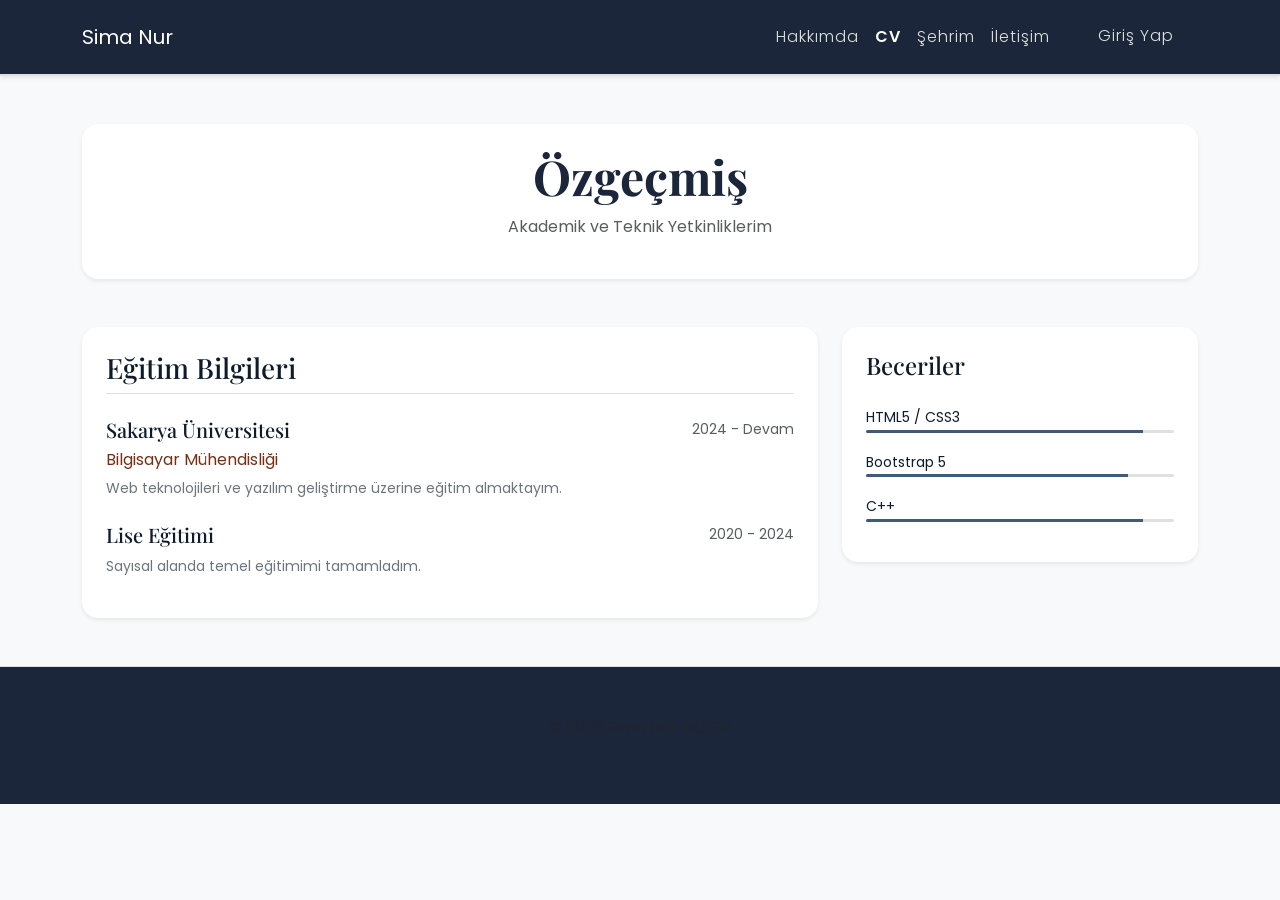
==== cv.html @ 25de3949 "CV sayfası ve CSS teması yüklendi" ====
﻿<!DOCTYPE html>
<html lang="tr">
<head>
    <meta charset="UTF-8">
    <meta name="viewport" content="width=device-width, initial-scale=1.0">
    <title>Özgeçmiş | Sima Nur GÜLER</title>
    <link href="https://fonts.googleapis.com/css2?family=Playfair+Display:wght@700&family=Poppins:wght@300;400;600&display=swap" rel="stylesheet">
    <link href="https://cdn.jsdelivr.net/npm/bootstrap@5.3.0/dist/css/bootstrap.min.css" rel="stylesheet">
    <link rel="stylesheet" href="style.css">
</head>
<body>

    <nav class="navbar navbar-expand-lg navbar-dark shadow-sm">
        <div class="container">
            <a class="navbar-brand" href="index.html">Sima Nur</a>
            <button class="navbar-toggler" type="button" data-bs-toggle="collapse" data-bs-target="#navbarNav">
                <span class="navbar-toggler-icon"></span>
            </button>
            <div class="collapse navbar-collapse" id="navbarNav">
                <ul class="navbar-nav ms-auto">
                    <li class="nav-item"><a class="nav-link" href="index.html">Hakkımda</a></li>
                    <li class="nav-item"><a class="nav-link active" href="cv.html">CV</a></li>
                    <li class="nav-item"><a class="nav-link" href="sehir.html">Şehrim</a></li>
                    <li class="nav-item"><a class="nav-link" href="iletisim.html">İletişim</a></li>
                    <li class="nav-item ms-lg-3"><a class="nav-link btn btn-outline-light px-4" href="login.html">Giriş Yap</a></li>
                </ul>
            </div>
        </div>
    </nav>

    <main class="container mt-5">
        <header class="text-center mb-5 py-4 bg-white rounded-4 shadow-sm">
            <h1 class="display-5 fw-bold">Özgeçmiş</h1>
            <p class="text-muted">Akademik ve Teknik Yetkinliklerim</p>
        </header>

        <div class="row g-4">
            <section class="col-md-8">
                <div class="p-4 bg-white rounded-4 shadow-sm h-100">
                    <h2 class="h3 mb-4 border-bottom pb-2">Eğitim Bilgileri</h2>
                    
                    <article class="mb-4">
                        <div class="d-flex justify-content-between">
                            <h3 class="h5">Sakarya Üniversitesi</h3>
                            <span class="text-muted small">2024 - Devam</span>
                        </div>
                        <h4 class="h6 fw-normal" style="color: #743014;">Bilgisayar Mühendisliği</h4>
                        <p class="small text-secondary">Web teknolojileri ve yazılım geliştirme üzerine eğitim almaktayım.</p>
                    </article>

                    <article>
                        <div class="d-flex justify-content-between">
                            <h3 class="h5">Lise Eğitimi</h3>
                            <span class="text-muted small">2020 - 2024</span>
                        </div>
                        <p class="small text-secondary">Sayısal alanda temel eğitimimi tamamladım.</p>
                    </article>
                </div>
            </section>

            <aside class="col-md-4">
                <div class="p-4 bg-white rounded-4 shadow-sm">
                    <h2 class="h4 mb-4">Beceriler</h2>
                    <div class="mb-3">
                        <label class="small">HTML5 / CSS3</label>
                        <div class="progress" style="height: 3px;"><div class="progress-bar" style="width: 90%; background-color: #595082;"></div></div>
                    </div>
                    <div class="mb-3">
                        <label class="small">Bootstrap 5</label>
                        <div class="progress" style="height: 3px;"><div class="progress-bar" style="width: 85%; background-color: #353856;"></div></div>
                    </div>
                    <div class="mb-3">
                        <label class="small">C++</label>
                        <div class="progress" style="height: 3px;"><div class="progress-bar" style="width: 90%; background-color: #B89DBB;"></div></div>
                    </div>
                </div>
            </aside>
        </div>
    </main>

    <footer class="text-center py-5 mt-5 border-top">
        <p class="text-muted">&copy; 2026 Sima Nur GÜLER</p>
    </footer>

    <script src="https://cdn.jsdelivr.net/npm/bootstrap@5.3.0/dist/js/bootstrap.bundle.min.js"></script>
</body>
</html>
---- style.css ----
/* Google Fonts: Zarif ve modern fontlar */
@import url('https://fonts.googleapis.com/css2?family=Poppins:wght@300;400;600&family=Playfair+Display:wght@700&display=swap');

:root {
    --gece-mavisi: #1B263B;  /* Ana derin lacivert */
    --vurgu-mavi: #415A77;   /* Ara ton */
    --gumus: #E0E1DD;        /* Metalik gümüş/gri */
    --arka-plan: #F8F9FA;    /* Buz beyazı zemin */
    --yazi-rengi: #0D1B2A;   /* Koyu metin */
}

body {
    background-color: var(--arka-plan);
    font-family: 'Poppins', sans-serif;
    color: var(--yazi-rengi);
    line-height: 1.6;
}

/* Başlıklar: Gümüş detaylı gece mavisi */
h1, h2, h3 {
    font-family: 'Playfair Display', serif;
    color: var(--gece-mavisi);
    font-weight: 700;
}

/* Navbar: Ciddi ve keskin duruş */
.navbar {
    background-color: var(--gece-mavisi) !important;
    padding: 1rem 0;
    box-shadow: 0 4px 15px rgba(13, 27, 42, 0.2);
    border-bottom: 2px solid var(--gumus);
}

.nav-link {
    color: var(--gumus) !important; /* Menü yazılarını gümüş yaptık */
    font-weight: 300;
    letter-spacing: 1px;
    transition: all 0.3s ease;
}

.nav-link:hover {
    color: #ffffff !important;
    transform: translateY(-2px);
}

.nav-link.active {
    font-weight: 600;
    color: #ffffff !important;
}

/* Kartlar: Modern ve Gümüş Kenarlıklı */
.card {
    border: 1px solid var(--gumus);
    border-radius: 15px;
    background-color: #ffffff;
    box-shadow: 0 8px 25px rgba(0,0,0,0.05);
    transition: all 0.4s cubic-bezier(0.175, 0.885, 0.32, 1.275);
}

.card:hover {
    transform: translateY(-8px);
    box-shadow: 0 15px 35px rgba(27, 38, 59, 0.1);
}

/* Progress Bar: Yetenek çubukları */
.progress {
    background-color: var(--gumus);
    border-radius: 10px;
    height: 8px;
}

.progress-bar {
    background-color: var(--vurgu-mavi) !important;
}

/* Butonlar: Profesyonel ve Estetik */
.btn-primary {
    background-color: var(--gece-mavisi);
    border: 1px solid var(--gumus);
    border-radius: 30px;
    color: var(--gumus);
    padding: 10px 28px;
    font-weight: 400;
    transition: all 0.3s ease;
}

.btn-primary:hover {
    background-color: var(--vurgu-mavi);
    color: #ffffff;
    box-shadow: 0 5px 15px rgba(65, 90, 119, 0.4);
    transform: scale(1.05);
}

/* Footer Alanı */
footer {
    background-color: var(--gece-mavisi);
    color: var(--gumus);
    padding: 3rem 0;
}
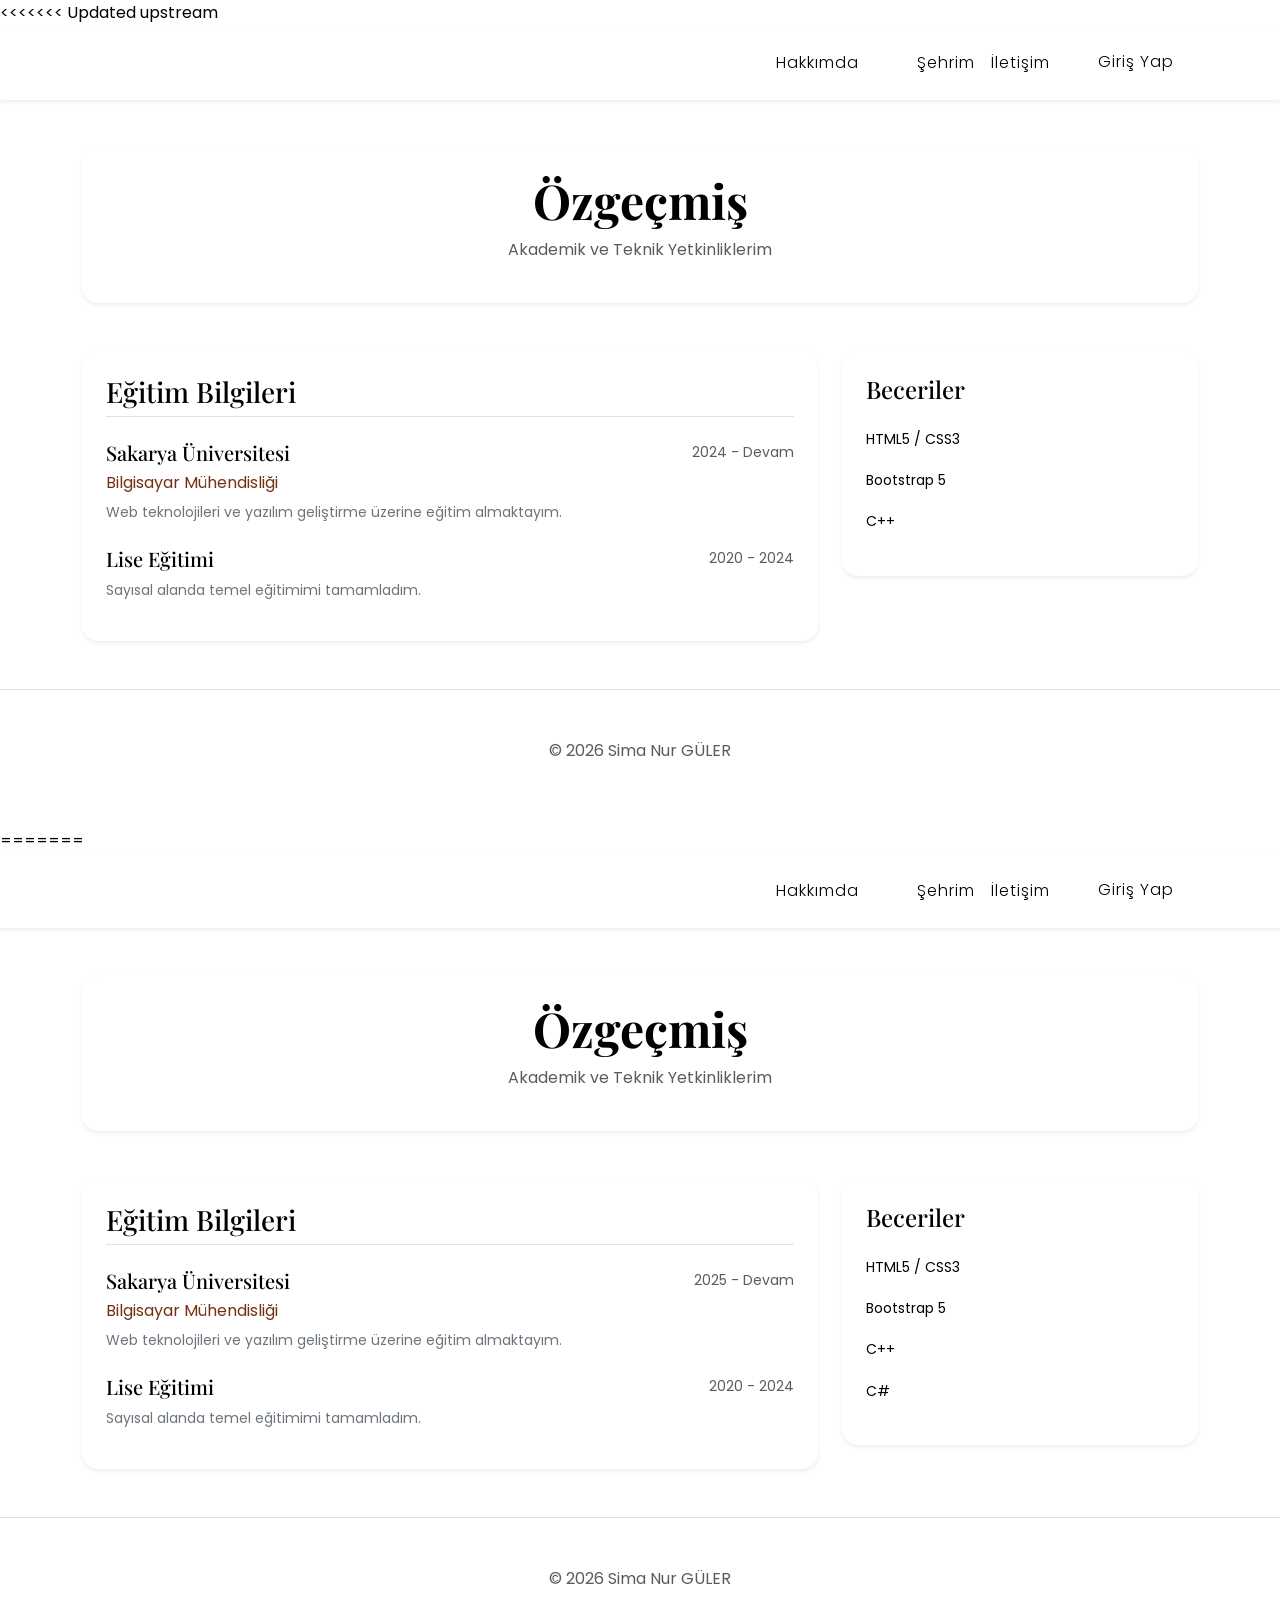
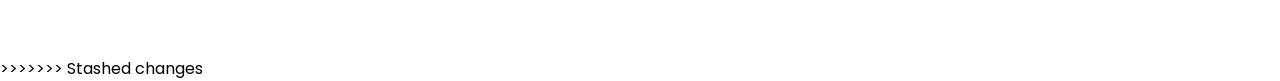
==== commit 6722cb9f: "4İletişim sayfası ve Beşiktaş efsaneler galerisi eklendi." ====
--- a/cv.html
+++ b/cv.html
@@ -1,3 +1,4 @@
+<<<<<<< Updated upstream
 ﻿<!DOCTYPE html>
 <html lang="tr">
 <head>
@@ -84,4 +85,96 @@
 
     <script src="https://cdn.jsdelivr.net/npm/bootstrap@5.3.0/dist/js/bootstrap.bundle.min.js"></script>
 </body>
+=======
+﻿<!DOCTYPE html>
+<html lang="tr">
+<head>
+    <meta charset="UTF-8">
+    <meta name="viewport" content="width=device-width, initial-scale=1.0">
+    <title>Özgeçmiş | Sima Nur GÜLER</title>
+    <link href="https://fonts.googleapis.com/css2?family=Playfair+Display:wght@700&family=Poppins:wght@300;400;600&display=swap" rel="stylesheet">
+    <link href="https://cdn.jsdelivr.net/npm/bootstrap@5.3.0/dist/css/bootstrap.min.css" rel="stylesheet">
+    <link rel="stylesheet" href="style.css">
+</head>
+<body>
+
+    <nav class="navbar navbar-expand-lg navbar-dark shadow-sm">
+        <div class="container">
+            <a class="navbar-brand" href="index.html">Sima Nur</a>
+            <button class="navbar-toggler" type="button" data-bs-toggle="collapse" data-bs-target="#navbarNav">
+                <span class="navbar-toggler-icon"></span>
+            </button>
+            <div class="collapse navbar-collapse" id="navbarNav">
+                <ul class="navbar-nav ms-auto">
+                    <li class="nav-item"><a class="nav-link" href="index.html">Hakkımda</a></li>
+                    <li class="nav-item"><a class="nav-link active" href="cv.html">CV</a></li>
+                    <li class="nav-item"><a class="nav-link" href="sehir.html">Şehrim</a></li>
+                    <li class="nav-item"><a class="nav-link" href="iletisim.html">İletişim</a></li>
+                    <li class="nav-item ms-lg-3"><a class="nav-link btn btn-outline-light px-4" href="login.html">Giriş Yap</a></li>
+                </ul>
+            </div>
+        </div>
+    </nav>
+
+    <main class="container mt-5">
+        <header class="text-center mb-5 py-4 bg-white rounded-4 shadow-sm">
+            <h1 class="display-5 fw-bold">Özgeçmiş</h1>
+            <p class="text-muted">Akademik ve Teknik Yetkinliklerim</p>
+        </header>
+
+        <div class="row g-4">
+            <section class="col-md-8">
+                <div class="p-4 bg-white rounded-4 shadow-sm h-100">
+                    <h2 class="h3 mb-4 border-bottom pb-2">Eğitim Bilgileri</h2>
+                    
+                    <article class="mb-4">
+                        <div class="d-flex justify-content-between">
+                            <h3 class="h5">Sakarya Üniversitesi</h3>
+                            <span class="text-muted small">2025 - Devam</span>
+                        </div>
+                        <h4 class="h6 fw-normal" style="color: #743014;">Bilgisayar Mühendisliği</h4>
+                        <p class="small text-secondary">Web teknolojileri ve yazılım geliştirme üzerine eğitim almaktayım.</p>
+                    </article>
+
+                    <article>
+                        <div class="d-flex justify-content-between">
+                            <h3 class="h5">Lise Eğitimi</h3>
+                            <span class="text-muted small">2020 - 2024</span>
+                        </div>
+                        <p class="small text-secondary">Sayısal alanda temel eğitimimi tamamladım.</p>
+                    </article>
+                </div>
+            </section>
+
+            <aside class="col-md-4">
+                <div class="p-4 bg-white rounded-4 shadow-sm">
+                    <h2 class="h4 mb-4">Beceriler</h2>
+                    <div class="mb-3">
+                        <label class="small">HTML5 / CSS3</label>
+                        <div class="progress" style="height: 3px;"><div class="progress-bar" style="width: 90%; background-color: #595082;"></div></div>
+                    </div>
+                    <div class="mb-3">
+                        <label class="small">Bootstrap 5</label>
+                        <div class="progress" style="height: 3px;"><div class="progress-bar" style="width: 85%; background-color: #353856;"></div></div>
+                    </div>
+                    <div class="mb-3">
+                        <label class="small">C++</label>
+                        <div class="progress" style="height: 3px;"><div class="progress-bar" style="width: 90%; background-color: #B89DBB;"></div></div>
+                    </div>
+                    <div class="mb-3">
+                        <label class="small">C#</label>
+                        <div class="progress" style="height: 3px;"><div class="progress-bar" style="width: 90%; background-color: #a69dbb;"></div></div>
+                    </div>
+                </div>
+            </aside>
+        </div>
+    </main>
+
+    <footer class="text-center py-5 mt-5 border-top">
+        <p class="text-muted">&copy; 2026 Sima Nur GÜLER</p>
+    </footer>
+
+    <script src="https://cdn.jsdelivr.net/npm/bootstrap@5.3.0/dist/js/bootstrap.bundle.min.js"></script>
+</body>
+>>>>>>> Stashed changes
 </html>
--- a/style.css
+++ b/style.css
@@ -1,3 +1,4 @@
+<<<<<<< Updated upstream
 /* Google Fonts: Zarif ve modern fontlar */
 @import url('https://fonts.googleapis.com/css2?family=Poppins:wght@300;400;600&family=Playfair+Display:wght@700&display=swap');
 
@@ -96,4 +97,126 @@
     background-color: var(--gece-mavisi);
     color: var(--gumus);
     padding: 3rem 0;
-}+}
+=======
+/* Google Fonts: Zarif ve modern fontlar */
+@import url('https://fonts.googleapis.com/css2?family=Poppins:wght@300;400;600&family=Playfair+Display:wght@700&display=swap');
+
+:root {
+    --gece-mavisi: #1B263B;  /* Ana derin lacivert */
+    --vurgu-mavi: #415A77;   /* Ara ton */
+    --gumus: #E0E1DD;        /* Metalik gümüş/gri */
+    --arka-plan: #F8F9FA;    /* Buz beyazı zemin */
+    --yazi-rengi: #0D1B2A;   /* Koyu metin */
+}
+
+body {
+    background-color: var(--arka-plan);
+    font-family: 'Poppins', sans-serif;
+    color: var(--yazi-rengi);
+    line-height: 1.6;
+}
+
+/* Başlıklar: Gümüş detaylı gece mavisi */
+h1, h2, h3 {
+    font-family: 'Playfair Display', serif;
+    color: var(--gece-mavisi);
+    font-weight: 700;
+}
+
+/* Navbar: Ciddi ve keskin duruş */
+.navbar {
+    background-color: var(--gece-mavisi) !important;
+    padding: 1rem 0;
+    box-shadow: 0 4px 15px rgba(13, 27, 42, 0.2);
+    border-bottom: 2px solid var(--gumus);
+}
+
+.nav-link {
+    color: var(--gumus) !important; /* Menü yazılarını gümüş yaptık */
+    font-weight: 300;
+    letter-spacing: 1px;
+    transition: all 0.3s ease;
+}
+
+.nav-link:hover {
+    color: #ffffff !important;
+    transform: translateY(-2px);
+}
+
+.nav-link.active {
+    font-weight: 600;
+    color: #ffffff !important;
+}
+
+/* Kartlar: Modern ve Gümüş Kenarlıklı */
+.card {
+    border: 1px solid var(--gumus);
+    border-radius: 15px;
+    background-color: #ffffff;
+    box-shadow: 0 8px 25px rgba(0,0,0,0.05);
+    transition: all 0.4s cubic-bezier(0.175, 0.885, 0.32, 1.275);
+}
+
+.card:hover {
+    transform: translateY(-8px);
+    box-shadow: 0 15px 35px rgba(27, 38, 59, 0.1);
+}
+
+/* Progress Bar: Yetenek çubukları */
+.progress {
+    background-color: var(--gumus);
+    border-radius: 10px;
+    height: 8px;
+}
+
+.progress-bar {
+    background-color: var(--vurgu-mavi) !important;
+}
+
+/* Butonlar: Profesyonel ve Estetik */
+.btn-primary {
+    background-color: var(--gece-mavisi);
+    border: 1px solid var(--gumus);
+    border-radius: 30px;
+    color: var(--gumus);
+    padding: 10px 28px;
+    font-weight: 400;
+    transition: all 0.3s ease;
+}
+
+.btn-primary:hover {
+    background-color: var(--vurgu-mavi);
+    color: #ffffff;
+    box-shadow: 0 5px 15px rgba(65, 90, 119, 0.4);
+    transform: scale(1.05);
+}
+
+/* Footer Alanı */
+footer {
+    background-color: var(--gece-mavisi);
+    color: var(--gumus);
+    padding: 3rem 0;
+}
+
+<!-- Beşiktaş İçin Gerekli Ek CSS >
+
+    .efsane-kart {
+        transition: transform 0.4s ease, box-shadow 0.4s ease;
+        border-radius: 15px;
+    }
+    .efsane-kart:hover {
+        transform: translateY(-10px);
+        box-shadow: 0 15px 30px rgba(0,0,0,0.3) !important;
+        border: 1px solid #E0E1DD; /* Gümüş çerçeve parlaması */
+    }
+    .efsane-kart img {
+        height: 300px;
+        object-fit: cover;
+        filter: grayscale(100%); /* Başta siyah beyaz */
+        transition: filter 0.4s ease;
+    }
+    .efsane-kart:hover img {
+        filter: grayscale(0%); /* Üzerine gelince renklenir (veya tam tersi) */
+    }
+>>>>>>> Stashed changes
--- a/style.css
+++ b/style.css
@@ -1,3 +1,4 @@
+<<<<<<< Updated upstream
 /* Google Fonts: Zarif ve modern fontlar */
 @import url('https://fonts.googleapis.com/css2?family=Poppins:wght@300;400;600&family=Playfair+Display:wght@700&display=swap');
 
@@ -96,4 +97,126 @@
     background-color: var(--gece-mavisi);
     color: var(--gumus);
     padding: 3rem 0;
-}+}
+=======
+/* Google Fonts: Zarif ve modern fontlar */
+@import url('https://fonts.googleapis.com/css2?family=Poppins:wght@300;400;600&family=Playfair+Display:wght@700&display=swap');
+
+:root {
+    --gece-mavisi: #1B263B;  /* Ana derin lacivert */
+    --vurgu-mavi: #415A77;   /* Ara ton */
+    --gumus: #E0E1DD;        /* Metalik gümüş/gri */
+    --arka-plan: #F8F9FA;    /* Buz beyazı zemin */
+    --yazi-rengi: #0D1B2A;   /* Koyu metin */
+}
+
+body {
+    background-color: var(--arka-plan);
+    font-family: 'Poppins', sans-serif;
+    color: var(--yazi-rengi);
+    line-height: 1.6;
+}
+
+/* Başlıklar: Gümüş detaylı gece mavisi */
+h1, h2, h3 {
+    font-family: 'Playfair Display', serif;
+    color: var(--gece-mavisi);
+    font-weight: 700;
+}
+
+/* Navbar: Ciddi ve keskin duruş */
+.navbar {
+    background-color: var(--gece-mavisi) !important;
+    padding: 1rem 0;
+    box-shadow: 0 4px 15px rgba(13, 27, 42, 0.2);
+    border-bottom: 2px solid var(--gumus);
+}
+
+.nav-link {
+    color: var(--gumus) !important; /* Menü yazılarını gümüş yaptık */
+    font-weight: 300;
+    letter-spacing: 1px;
+    transition: all 0.3s ease;
+}
+
+.nav-link:hover {
+    color: #ffffff !important;
+    transform: translateY(-2px);
+}
+
+.nav-link.active {
+    font-weight: 600;
+    color: #ffffff !important;
+}
+
+/* Kartlar: Modern ve Gümüş Kenarlıklı */
+.card {
+    border: 1px solid var(--gumus);
+    border-radius: 15px;
+    background-color: #ffffff;
+    box-shadow: 0 8px 25px rgba(0,0,0,0.05);
+    transition: all 0.4s cubic-bezier(0.175, 0.885, 0.32, 1.275);
+}
+
+.card:hover {
+    transform: translateY(-8px);
+    box-shadow: 0 15px 35px rgba(27, 38, 59, 0.1);
+}
+
+/* Progress Bar: Yetenek çubukları */
+.progress {
+    background-color: var(--gumus);
+    border-radius: 10px;
+    height: 8px;
+}
+
+.progress-bar {
+    background-color: var(--vurgu-mavi) !important;
+}
+
+/* Butonlar: Profesyonel ve Estetik */
+.btn-primary {
+    background-color: var(--gece-mavisi);
+    border: 1px solid var(--gumus);
+    border-radius: 30px;
+    color: var(--gumus);
+    padding: 10px 28px;
+    font-weight: 400;
+    transition: all 0.3s ease;
+}
+
+.btn-primary:hover {
+    background-color: var(--vurgu-mavi);
+    color: #ffffff;
+    box-shadow: 0 5px 15px rgba(65, 90, 119, 0.4);
+    transform: scale(1.05);
+}
+
+/* Footer Alanı */
+footer {
+    background-color: var(--gece-mavisi);
+    color: var(--gumus);
+    padding: 3rem 0;
+}
+
+<!-- Beşiktaş İçin Gerekli Ek CSS >
+
+    .efsane-kart {
+        transition: transform 0.4s ease, box-shadow 0.4s ease;
+        border-radius: 15px;
+    }
+    .efsane-kart:hover {
+        transform: translateY(-10px);
+        box-shadow: 0 15px 30px rgba(0,0,0,0.3) !important;
+        border: 1px solid #E0E1DD; /* Gümüş çerçeve parlaması */
+    }
+    .efsane-kart img {
+        height: 300px;
+        object-fit: cover;
+        filter: grayscale(100%); /* Başta siyah beyaz */
+        transition: filter 0.4s ease;
+    }
+    .efsane-kart:hover img {
+        filter: grayscale(0%); /* Üzerine gelince renklenir (veya tam tersi) */
+    }
+>>>>>>> Stashed changes
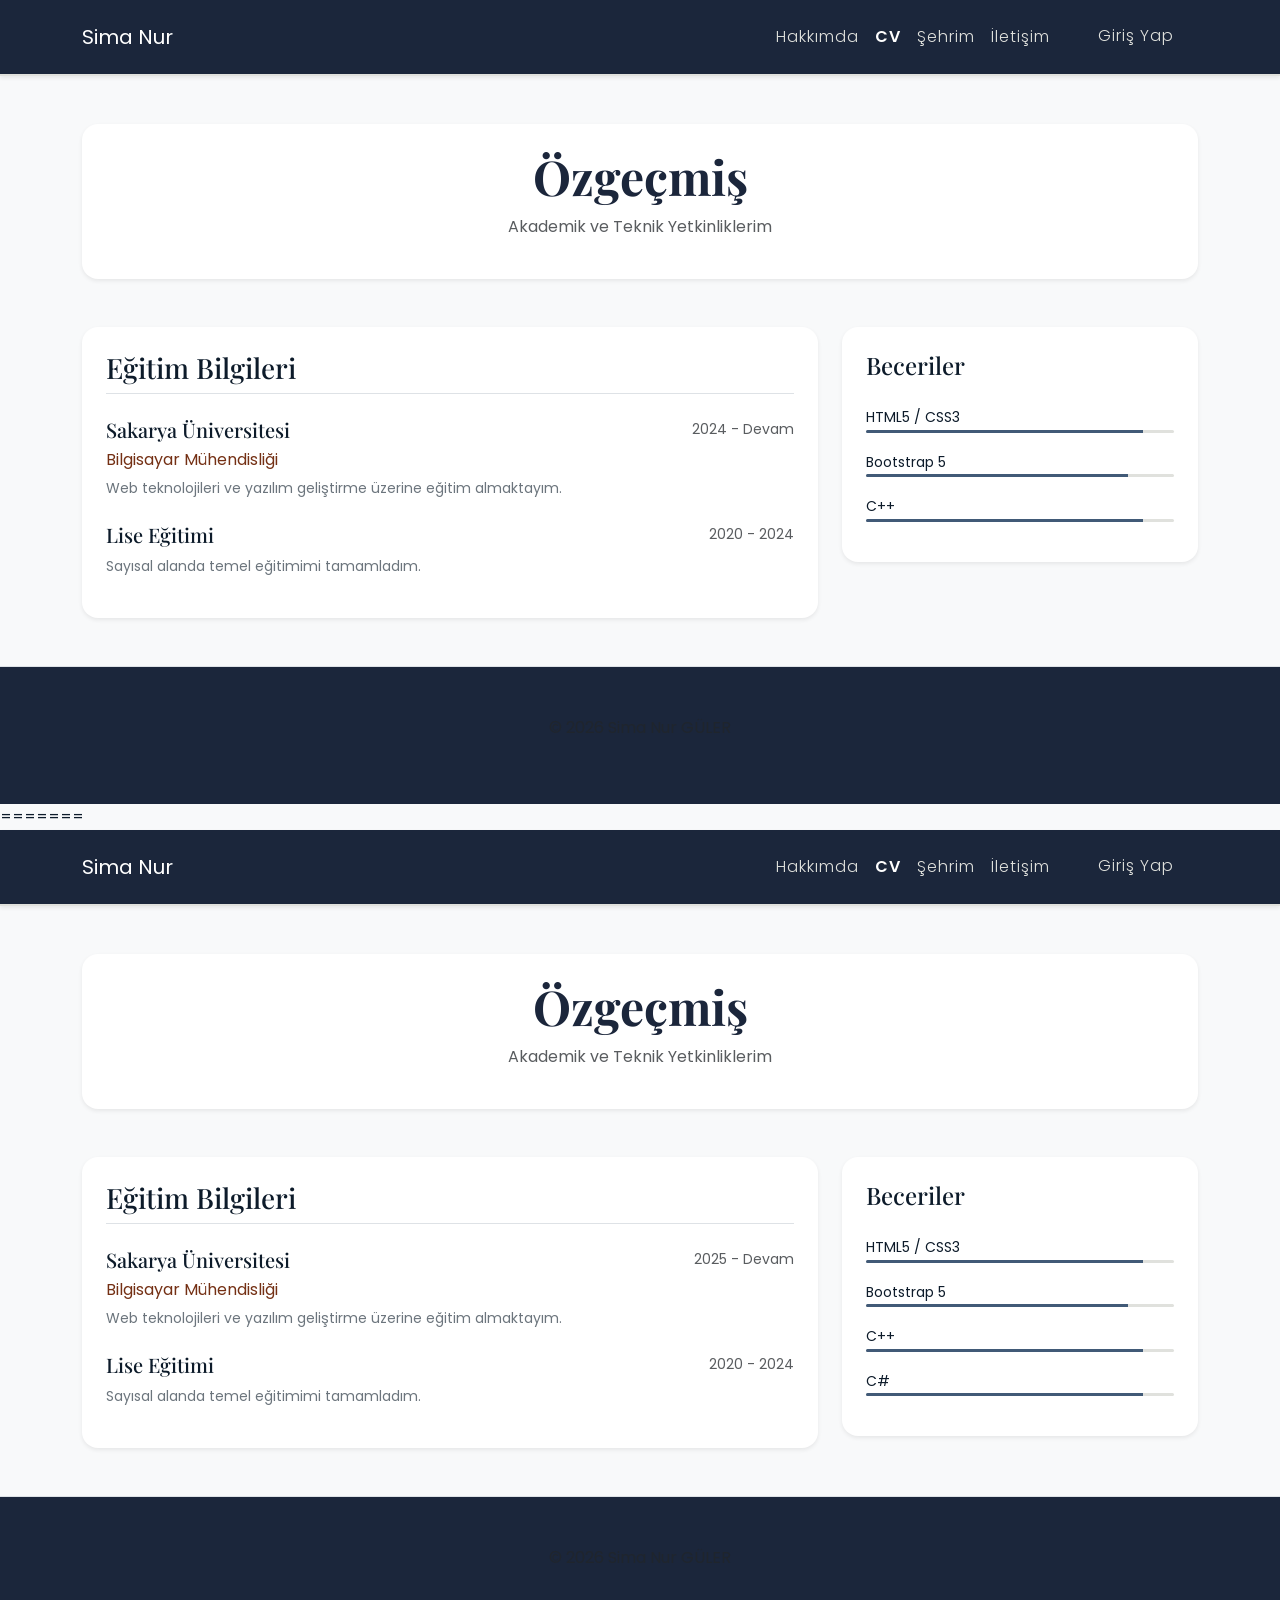
==== commit 715388f4: "login sayfası iskeleti ve bazı düzenlemeler yapıldı" ====
--- a/cv.html
+++ b/cv.html
@@ -1,90 +1,90 @@
-<<<<<<< Updated upstream
-﻿<!DOCTYPE html>
-<html lang="tr">
-<head>
-    <meta charset="UTF-8">
-    <meta name="viewport" content="width=device-width, initial-scale=1.0">
-    <title>Özgeçmiş | Sima Nur GÜLER</title>
-    <link href="https://fonts.googleapis.com/css2?family=Playfair+Display:wght@700&family=Poppins:wght@300;400;600&display=swap" rel="stylesheet">
-    <link href="https://cdn.jsdelivr.net/npm/bootstrap@5.3.0/dist/css/bootstrap.min.css" rel="stylesheet">
-    <link rel="stylesheet" href="style.css">
-</head>
-<body>
-
-    <nav class="navbar navbar-expand-lg navbar-dark shadow-sm">
-        <div class="container">
-            <a class="navbar-brand" href="index.html">Sima Nur</a>
-            <button class="navbar-toggler" type="button" data-bs-toggle="collapse" data-bs-target="#navbarNav">
-                <span class="navbar-toggler-icon"></span>
-            </button>
-            <div class="collapse navbar-collapse" id="navbarNav">
-                <ul class="navbar-nav ms-auto">
-                    <li class="nav-item"><a class="nav-link" href="index.html">Hakkımda</a></li>
-                    <li class="nav-item"><a class="nav-link active" href="cv.html">CV</a></li>
-                    <li class="nav-item"><a class="nav-link" href="sehir.html">Şehrim</a></li>
-                    <li class="nav-item"><a class="nav-link" href="iletisim.html">İletişim</a></li>
-                    <li class="nav-item ms-lg-3"><a class="nav-link btn btn-outline-light px-4" href="login.html">Giriş Yap</a></li>
-                </ul>
-            </div>
-        </div>
-    </nav>
-
-    <main class="container mt-5">
-        <header class="text-center mb-5 py-4 bg-white rounded-4 shadow-sm">
-            <h1 class="display-5 fw-bold">Özgeçmiş</h1>
-            <p class="text-muted">Akademik ve Teknik Yetkinliklerim</p>
-        </header>
-
-        <div class="row g-4">
-            <section class="col-md-8">
-                <div class="p-4 bg-white rounded-4 shadow-sm h-100">
-                    <h2 class="h3 mb-4 border-bottom pb-2">Eğitim Bilgileri</h2>
-                    
-                    <article class="mb-4">
-                        <div class="d-flex justify-content-between">
-                            <h3 class="h5">Sakarya Üniversitesi</h3>
-                            <span class="text-muted small">2024 - Devam</span>
-                        </div>
-                        <h4 class="h6 fw-normal" style="color: #743014;">Bilgisayar Mühendisliği</h4>
-                        <p class="small text-secondary">Web teknolojileri ve yazılım geliştirme üzerine eğitim almaktayım.</p>
-                    </article>
-
-                    <article>
-                        <div class="d-flex justify-content-between">
-                            <h3 class="h5">Lise Eğitimi</h3>
-                            <span class="text-muted small">2020 - 2024</span>
-                        </div>
-                        <p class="small text-secondary">Sayısal alanda temel eğitimimi tamamladım.</p>
-                    </article>
-                </div>
-            </section>
-
-            <aside class="col-md-4">
-                <div class="p-4 bg-white rounded-4 shadow-sm">
-                    <h2 class="h4 mb-4">Beceriler</h2>
-                    <div class="mb-3">
-                        <label class="small">HTML5 / CSS3</label>
-                        <div class="progress" style="height: 3px;"><div class="progress-bar" style="width: 90%; background-color: #595082;"></div></div>
-                    </div>
-                    <div class="mb-3">
-                        <label class="small">Bootstrap 5</label>
-                        <div class="progress" style="height: 3px;"><div class="progress-bar" style="width: 85%; background-color: #353856;"></div></div>
-                    </div>
-                    <div class="mb-3">
-                        <label class="small">C++</label>
-                        <div class="progress" style="height: 3px;"><div class="progress-bar" style="width: 90%; background-color: #B89DBB;"></div></div>
-                    </div>
-                </div>
-            </aside>
-        </div>
-    </main>
-
-    <footer class="text-center py-5 mt-5 border-top">
-        <p class="text-muted">&copy; 2026 Sima Nur GÜLER</p>
-    </footer>
-
-    <script src="https://cdn.jsdelivr.net/npm/bootstrap@5.3.0/dist/js/bootstrap.bundle.min.js"></script>
-</body>
+﻿
+<!DOCTYPE html>
+<html lang="tr">
+<head>
+    <meta charset="UTF-8">
+    <meta name="viewport" content="width=device-width, initial-scale=1.0">
+    <title>Özgeçmiş | Sima Nur GÜLER</title>
+    <link href="https://fonts.googleapis.com/css2?family=Playfair+Display:wght@700&family=Poppins:wght@300;400;600&display=swap" rel="stylesheet">
+    <link href="https://cdn.jsdelivr.net/npm/bootstrap@5.3.0/dist/css/bootstrap.min.css" rel="stylesheet">
+    <link rel="stylesheet" href="style.css">
+</head>
+<body>
+
+    <nav class="navbar navbar-expand-lg navbar-dark shadow-sm">
+        <div class="container">
+            <a class="navbar-brand" href="index.html">Sima Nur</a>
+            <button class="navbar-toggler" type="button" data-bs-toggle="collapse" data-bs-target="#navbarNav">
+                <span class="navbar-toggler-icon"></span>
+            </button>
+            <div class="collapse navbar-collapse" id="navbarNav">
+                <ul class="navbar-nav ms-auto">
+                    <li class="nav-item"><a class="nav-link" href="index.html">Hakkımda</a></li>
+                    <li class="nav-item"><a class="nav-link active" href="cv.html">CV</a></li>
+                    <li class="nav-item"><a class="nav-link" href="sehir.html">Şehrim</a></li>
+                    <li class="nav-item"><a class="nav-link" href="iletisim.html">İletişim</a></li>
+                    <li class="nav-item ms-lg-3"><a class="nav-link btn btn-outline-light px-4" href="login.html">Giriş Yap</a></li>
+                </ul>
+            </div>
+        </div>
+    </nav>
+
+    <main class="container mt-5">
+        <header class="text-center mb-5 py-4 bg-white rounded-4 shadow-sm">
+            <h1 class="display-5 fw-bold">Özgeçmiş</h1>
+            <p class="text-muted">Akademik ve Teknik Yetkinliklerim</p>
+        </header>
+
+        <div class="row g-4">
+            <section class="col-md-8">
+                <div class="p-4 bg-white rounded-4 shadow-sm h-100">
+                    <h2 class="h3 mb-4 border-bottom pb-2">Eğitim Bilgileri</h2>
+                    
+                    <article class="mb-4">
+                        <div class="d-flex justify-content-between">
+                            <h3 class="h5">Sakarya Üniversitesi</h3>
+                            <span class="text-muted small">2024 - Devam</span>
+                        </div>
+                        <h4 class="h6 fw-normal" style="color: #743014;">Bilgisayar Mühendisliği</h4>
+                        <p class="small text-secondary">Web teknolojileri ve yazılım geliştirme üzerine eğitim almaktayım.</p>
+                    </article>
+
+                    <article>
+                        <div class="d-flex justify-content-between">
+                            <h3 class="h5">Lise Eğitimi</h3>
+                            <span class="text-muted small">2020 - 2024</span>
+                        </div>
+                        <p class="small text-secondary">Sayısal alanda temel eğitimimi tamamladım.</p>
+                    </article>
+                </div>
+            </section>
+
+            <aside class="col-md-4">
+                <div class="p-4 bg-white rounded-4 shadow-sm">
+                    <h2 class="h4 mb-4">Beceriler</h2>
+                    <div class="mb-3">
+                        <label class="small">HTML5 / CSS3</label>
+                        <div class="progress" style="height: 3px;"><div class="progress-bar" style="width: 90%; background-color: #595082;"></div></div>
+                    </div>
+                    <div class="mb-3">
+                        <label class="small">Bootstrap 5</label>
+                        <div class="progress" style="height: 3px;"><div class="progress-bar" style="width: 85%; background-color: #353856;"></div></div>
+                    </div>
+                    <div class="mb-3">
+                        <label class="small">C++</label>
+                        <div class="progress" style="height: 3px;"><div class="progress-bar" style="width: 90%; background-color: #B89DBB;"></div></div>
+                    </div>
+                </div>
+            </aside>
+        </div>
+    </main>
+
+    <footer class="text-center py-5 mt-5 border-top">
+        <p class="text-muted">&copy; 2026 Sima Nur GÜLER</p>
+    </footer>
+
+    <script src="https://cdn.jsdelivr.net/npm/bootstrap@5.3.0/dist/js/bootstrap.bundle.min.js"></script>
+</body>
 =======
 ﻿<!DOCTYPE html>
 <html lang="tr">
@@ -176,5 +176,4 @@
 
     <script src="https://cdn.jsdelivr.net/npm/bootstrap@5.3.0/dist/js/bootstrap.bundle.min.js"></script>
 </body>
->>>>>>> Stashed changes
 </html>
--- a/style.css
+++ b/style.css
@@ -1,104 +1,4 @@
-<<<<<<< Updated upstream
-/* Google Fonts: Zarif ve modern fontlar */
-@import url('https://fonts.googleapis.com/css2?family=Poppins:wght@300;400;600&family=Playfair+Display:wght@700&display=swap');
-
-:root {
-    --gece-mavisi: #1B263B;  /* Ana derin lacivert */
-    --vurgu-mavi: #415A77;   /* Ara ton */
-    --gumus: #E0E1DD;        /* Metalik gümüş/gri */
-    --arka-plan: #F8F9FA;    /* Buz beyazı zemin */
-    --yazi-rengi: #0D1B2A;   /* Koyu metin */
-}
-
-body {
-    background-color: var(--arka-plan);
-    font-family: 'Poppins', sans-serif;
-    color: var(--yazi-rengi);
-    line-height: 1.6;
-}
-
-/* Başlıklar: Gümüş detaylı gece mavisi */
-h1, h2, h3 {
-    font-family: 'Playfair Display', serif;
-    color: var(--gece-mavisi);
-    font-weight: 700;
-}
-
-/* Navbar: Ciddi ve keskin duruş */
-.navbar {
-    background-color: var(--gece-mavisi) !important;
-    padding: 1rem 0;
-    box-shadow: 0 4px 15px rgba(13, 27, 42, 0.2);
-    border-bottom: 2px solid var(--gumus);
-}
-
-.nav-link {
-    color: var(--gumus) !important; /* Menü yazılarını gümüş yaptık */
-    font-weight: 300;
-    letter-spacing: 1px;
-    transition: all 0.3s ease;
-}
-
-.nav-link:hover {
-    color: #ffffff !important;
-    transform: translateY(-2px);
-}
-
-.nav-link.active {
-    font-weight: 600;
-    color: #ffffff !important;
-}
-
-/* Kartlar: Modern ve Gümüş Kenarlıklı */
-.card {
-    border: 1px solid var(--gumus);
-    border-radius: 15px;
-    background-color: #ffffff;
-    box-shadow: 0 8px 25px rgba(0,0,0,0.05);
-    transition: all 0.4s cubic-bezier(0.175, 0.885, 0.32, 1.275);
-}
-
-.card:hover {
-    transform: translateY(-8px);
-    box-shadow: 0 15px 35px rgba(27, 38, 59, 0.1);
-}
-
-/* Progress Bar: Yetenek çubukları */
-.progress {
-    background-color: var(--gumus);
-    border-radius: 10px;
-    height: 8px;
-}
-
-.progress-bar {
-    background-color: var(--vurgu-mavi) !important;
-}
-
-/* Butonlar: Profesyonel ve Estetik */
-.btn-primary {
-    background-color: var(--gece-mavisi);
-    border: 1px solid var(--gumus);
-    border-radius: 30px;
-    color: var(--gumus);
-    padding: 10px 28px;
-    font-weight: 400;
-    transition: all 0.3s ease;
-}
-
-.btn-primary:hover {
-    background-color: var(--vurgu-mavi);
-    color: #ffffff;
-    box-shadow: 0 5px 15px rgba(65, 90, 119, 0.4);
-    transform: scale(1.05);
-}
-
-/* Footer Alanı */
-footer {
-    background-color: var(--gece-mavisi);
-    color: var(--gumus);
-    padding: 3rem 0;
-}
-=======
+
 /* Google Fonts: Zarif ve modern fontlar */
 @import url('https://fonts.googleapis.com/css2?family=Poppins:wght@300;400;600&family=Playfair+Display:wght@700&display=swap');
 
@@ -199,6 +99,106 @@
     padding: 3rem 0;
 }
 
+/* Google Fonts: Zarif ve modern fontlar */
+@import url('https://fonts.googleapis.com/css2?family=Poppins:wght@300;400;600&family=Playfair+Display:wght@700&display=swap');
+
+:root {
+    --gece-mavisi: #1B263B;  /* Ana derin lacivert */
+    --vurgu-mavi: #415A77;   /* Ara ton */
+    --gumus: #E0E1DD;        /* Metalik gümüş/gri */
+    --arka-plan: #F8F9FA;    /* Buz beyazı zemin */
+    --yazi-rengi: #0D1B2A;   /* Koyu metin */
+}
+
+body {
+    background-color: var(--arka-plan);
+    font-family: 'Poppins', sans-serif;
+    color: var(--yazi-rengi);
+    line-height: 1.6;
+}
+
+/* Başlıklar: Gümüş detaylı gece mavisi */
+h1, h2, h3 {
+    font-family: 'Playfair Display', serif;
+    color: var(--gece-mavisi);
+    font-weight: 700;
+}
+
+/* Navbar: Ciddi ve keskin duruş */
+.navbar {
+    background-color: var(--gece-mavisi) !important;
+    padding: 1rem 0;
+    box-shadow: 0 4px 15px rgba(13, 27, 42, 0.2);
+    border-bottom: 2px solid var(--gumus);
+}
+
+.nav-link {
+    color: var(--gumus) !important; /* Menü yazılarını gümüş yaptık */
+    font-weight: 300;
+    letter-spacing: 1px;
+    transition: all 0.3s ease;
+}
+
+.nav-link:hover {
+    color: #ffffff !important;
+    transform: translateY(-2px);
+}
+
+.nav-link.active {
+    font-weight: 600;
+    color: #ffffff !important;
+}
+
+/* Kartlar: Modern ve Gümüş Kenarlıklı */
+.card {
+    border: 1px solid var(--gumus);
+    border-radius: 15px;
+    background-color: #ffffff;
+    box-shadow: 0 8px 25px rgba(0,0,0,0.05);
+    transition: all 0.4s cubic-bezier(0.175, 0.885, 0.32, 1.275);
+}
+
+.card:hover {
+    transform: translateY(-8px);
+    box-shadow: 0 15px 35px rgba(27, 38, 59, 0.1);
+}
+
+/* Progress Bar: Yetenek çubukları */
+.progress {
+    background-color: var(--gumus);
+    border-radius: 10px;
+    height: 8px;
+}
+
+.progress-bar {
+    background-color: var(--vurgu-mavi) !important;
+}
+
+/* Butonlar: Profesyonel ve Estetik */
+.btn-primary {
+    background-color: var(--gece-mavisi);
+    border: 1px solid var(--gumus);
+    border-radius: 30px;
+    color: var(--gumus);
+    padding: 10px 28px;
+    font-weight: 400;
+    transition: all 0.3s ease;
+}
+
+.btn-primary:hover {
+    background-color: var(--vurgu-mavi);
+    color: #ffffff;
+    box-shadow: 0 5px 15px rgba(65, 90, 119, 0.4);
+    transform: scale(1.05);
+}
+
+/* Footer Alanı */
+footer {
+    background-color: var(--gece-mavisi);
+    color: var(--gumus);
+    padding: 3rem 0;
+}
+
 <!-- Beşiktaş İçin Gerekli Ek CSS >
 
     .efsane-kart {
@@ -219,4 +219,3 @@
     .efsane-kart:hover img {
         filter: grayscale(0%); /* Üzerine gelince renklenir (veya tam tersi) */
     }
->>>>>>> Stashed changes
--- a/style.css
+++ b/style.css
@@ -1,104 +1,4 @@
-<<<<<<< Updated upstream
-/* Google Fonts: Zarif ve modern fontlar */
-@import url('https://fonts.googleapis.com/css2?family=Poppins:wght@300;400;600&family=Playfair+Display:wght@700&display=swap');
-
-:root {
-    --gece-mavisi: #1B263B;  /* Ana derin lacivert */
-    --vurgu-mavi: #415A77;   /* Ara ton */
-    --gumus: #E0E1DD;        /* Metalik gümüş/gri */
-    --arka-plan: #F8F9FA;    /* Buz beyazı zemin */
-    --yazi-rengi: #0D1B2A;   /* Koyu metin */
-}
-
-body {
-    background-color: var(--arka-plan);
-    font-family: 'Poppins', sans-serif;
-    color: var(--yazi-rengi);
-    line-height: 1.6;
-}
-
-/* Başlıklar: Gümüş detaylı gece mavisi */
-h1, h2, h3 {
-    font-family: 'Playfair Display', serif;
-    color: var(--gece-mavisi);
-    font-weight: 700;
-}
-
-/* Navbar: Ciddi ve keskin duruş */
-.navbar {
-    background-color: var(--gece-mavisi) !important;
-    padding: 1rem 0;
-    box-shadow: 0 4px 15px rgba(13, 27, 42, 0.2);
-    border-bottom: 2px solid var(--gumus);
-}
-
-.nav-link {
-    color: var(--gumus) !important; /* Menü yazılarını gümüş yaptık */
-    font-weight: 300;
-    letter-spacing: 1px;
-    transition: all 0.3s ease;
-}
-
-.nav-link:hover {
-    color: #ffffff !important;
-    transform: translateY(-2px);
-}
-
-.nav-link.active {
-    font-weight: 600;
-    color: #ffffff !important;
-}
-
-/* Kartlar: Modern ve Gümüş Kenarlıklı */
-.card {
-    border: 1px solid var(--gumus);
-    border-radius: 15px;
-    background-color: #ffffff;
-    box-shadow: 0 8px 25px rgba(0,0,0,0.05);
-    transition: all 0.4s cubic-bezier(0.175, 0.885, 0.32, 1.275);
-}
-
-.card:hover {
-    transform: translateY(-8px);
-    box-shadow: 0 15px 35px rgba(27, 38, 59, 0.1);
-}
-
-/* Progress Bar: Yetenek çubukları */
-.progress {
-    background-color: var(--gumus);
-    border-radius: 10px;
-    height: 8px;
-}
-
-.progress-bar {
-    background-color: var(--vurgu-mavi) !important;
-}
-
-/* Butonlar: Profesyonel ve Estetik */
-.btn-primary {
-    background-color: var(--gece-mavisi);
-    border: 1px solid var(--gumus);
-    border-radius: 30px;
-    color: var(--gumus);
-    padding: 10px 28px;
-    font-weight: 400;
-    transition: all 0.3s ease;
-}
-
-.btn-primary:hover {
-    background-color: var(--vurgu-mavi);
-    color: #ffffff;
-    box-shadow: 0 5px 15px rgba(65, 90, 119, 0.4);
-    transform: scale(1.05);
-}
-
-/* Footer Alanı */
-footer {
-    background-color: var(--gece-mavisi);
-    color: var(--gumus);
-    padding: 3rem 0;
-}
-=======
+
 /* Google Fonts: Zarif ve modern fontlar */
 @import url('https://fonts.googleapis.com/css2?family=Poppins:wght@300;400;600&family=Playfair+Display:wght@700&display=swap');
 
@@ -199,6 +99,106 @@
     padding: 3rem 0;
 }
 
+/* Google Fonts: Zarif ve modern fontlar */
+@import url('https://fonts.googleapis.com/css2?family=Poppins:wght@300;400;600&family=Playfair+Display:wght@700&display=swap');
+
+:root {
+    --gece-mavisi: #1B263B;  /* Ana derin lacivert */
+    --vurgu-mavi: #415A77;   /* Ara ton */
+    --gumus: #E0E1DD;        /* Metalik gümüş/gri */
+    --arka-plan: #F8F9FA;    /* Buz beyazı zemin */
+    --yazi-rengi: #0D1B2A;   /* Koyu metin */
+}
+
+body {
+    background-color: var(--arka-plan);
+    font-family: 'Poppins', sans-serif;
+    color: var(--yazi-rengi);
+    line-height: 1.6;
+}
+
+/* Başlıklar: Gümüş detaylı gece mavisi */
+h1, h2, h3 {
+    font-family: 'Playfair Display', serif;
+    color: var(--gece-mavisi);
+    font-weight: 700;
+}
+
+/* Navbar: Ciddi ve keskin duruş */
+.navbar {
+    background-color: var(--gece-mavisi) !important;
+    padding: 1rem 0;
+    box-shadow: 0 4px 15px rgba(13, 27, 42, 0.2);
+    border-bottom: 2px solid var(--gumus);
+}
+
+.nav-link {
+    color: var(--gumus) !important; /* Menü yazılarını gümüş yaptık */
+    font-weight: 300;
+    letter-spacing: 1px;
+    transition: all 0.3s ease;
+}
+
+.nav-link:hover {
+    color: #ffffff !important;
+    transform: translateY(-2px);
+}
+
+.nav-link.active {
+    font-weight: 600;
+    color: #ffffff !important;
+}
+
+/* Kartlar: Modern ve Gümüş Kenarlıklı */
+.card {
+    border: 1px solid var(--gumus);
+    border-radius: 15px;
+    background-color: #ffffff;
+    box-shadow: 0 8px 25px rgba(0,0,0,0.05);
+    transition: all 0.4s cubic-bezier(0.175, 0.885, 0.32, 1.275);
+}
+
+.card:hover {
+    transform: translateY(-8px);
+    box-shadow: 0 15px 35px rgba(27, 38, 59, 0.1);
+}
+
+/* Progress Bar: Yetenek çubukları */
+.progress {
+    background-color: var(--gumus);
+    border-radius: 10px;
+    height: 8px;
+}
+
+.progress-bar {
+    background-color: var(--vurgu-mavi) !important;
+}
+
+/* Butonlar: Profesyonel ve Estetik */
+.btn-primary {
+    background-color: var(--gece-mavisi);
+    border: 1px solid var(--gumus);
+    border-radius: 30px;
+    color: var(--gumus);
+    padding: 10px 28px;
+    font-weight: 400;
+    transition: all 0.3s ease;
+}
+
+.btn-primary:hover {
+    background-color: var(--vurgu-mavi);
+    color: #ffffff;
+    box-shadow: 0 5px 15px rgba(65, 90, 119, 0.4);
+    transform: scale(1.05);
+}
+
+/* Footer Alanı */
+footer {
+    background-color: var(--gece-mavisi);
+    color: var(--gumus);
+    padding: 3rem 0;
+}
+
 <!-- Beşiktaş İçin Gerekli Ek CSS >
 
     .efsane-kart {
@@ -219,4 +219,3 @@
     .efsane-kart:hover img {
         filter: grayscale(0%); /* Üzerine gelince renklenir (veya tam tersi) */
     }
->>>>>>> Stashed changes
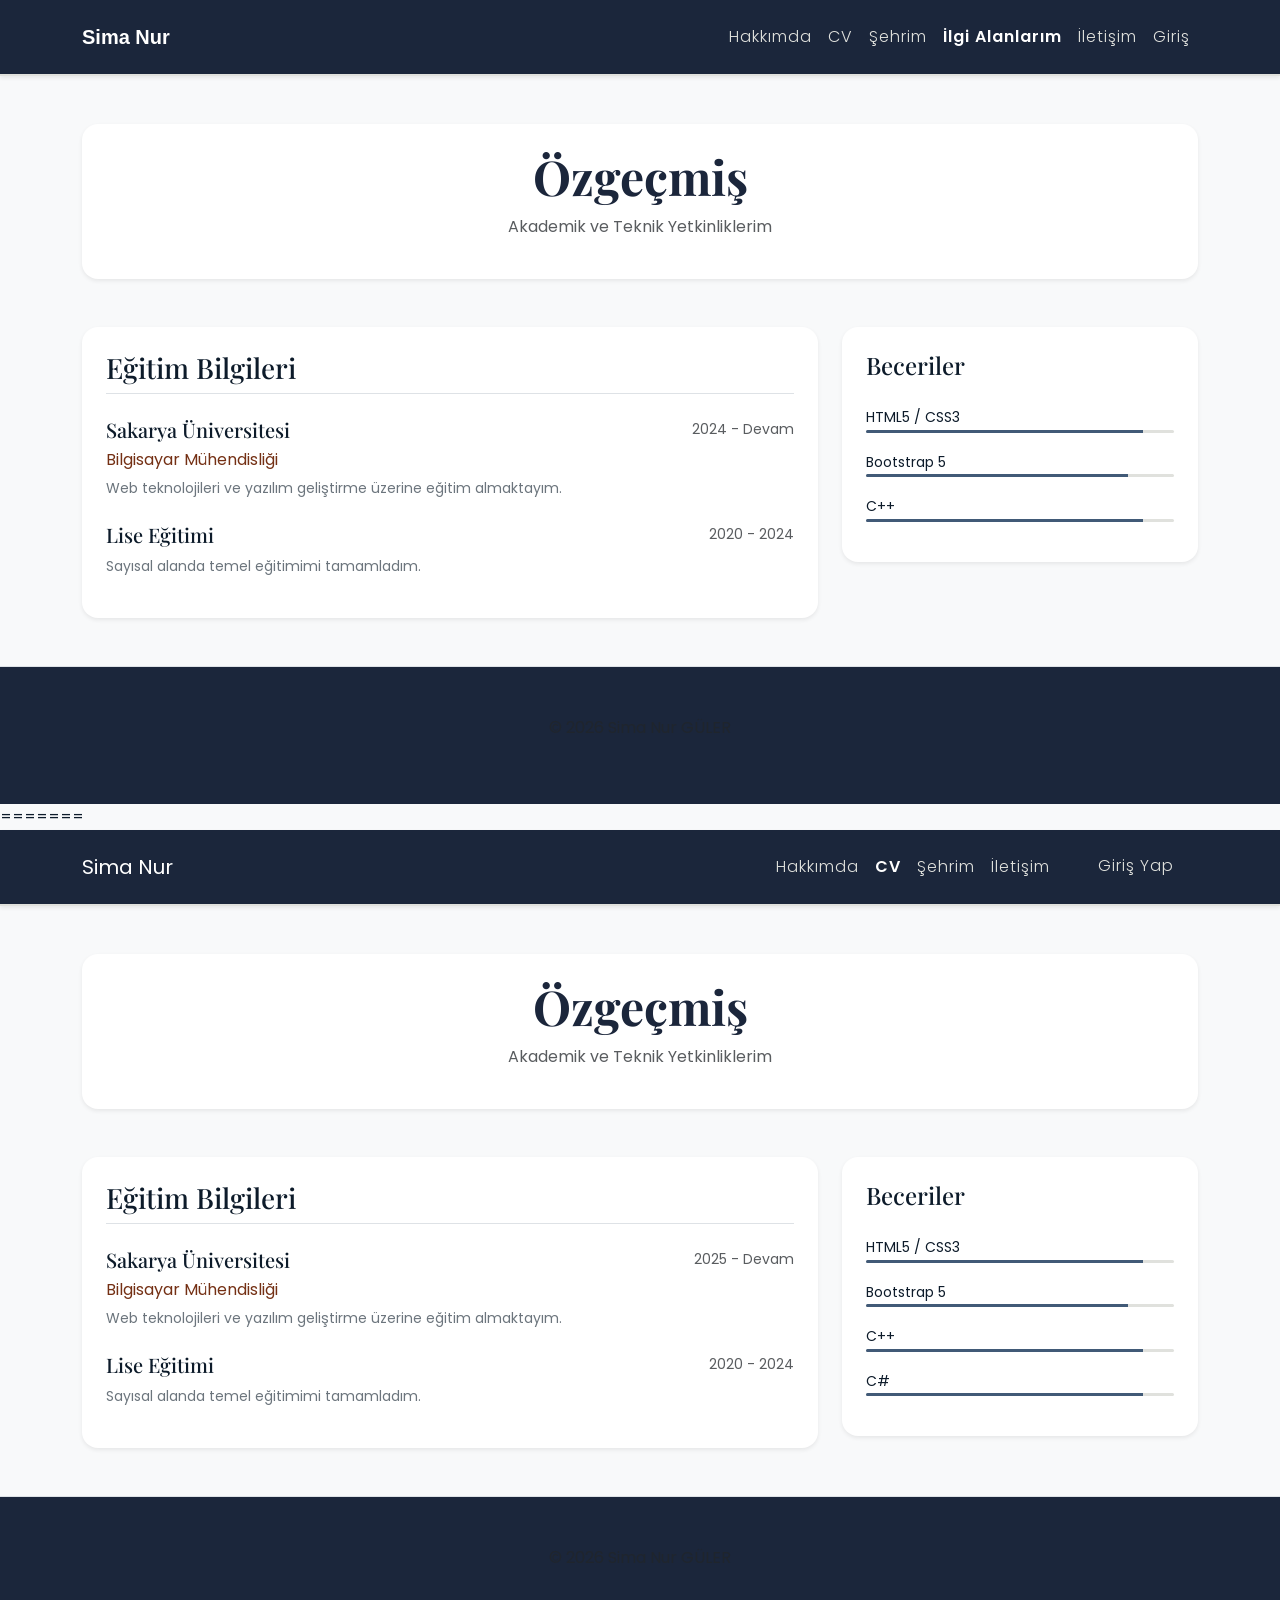
==== commit 68529e76: "ilgi alanlarım sayfası eklendi ve bazı düzenlemeler yapıldı" ====
--- a/cv.html
+++ b/cv.html
@@ -11,19 +11,17 @@
 </head>
 <body>
 
-    <nav class="navbar navbar-expand-lg navbar-dark shadow-sm">
+     <nav class="navbar navbar-expand-lg navbar-dark shadow-sm sticky-top">
         <div class="container">
-            <a class="navbar-brand" href="index.html">Sima Nur</a>
-            <button class="navbar-toggler" type="button" data-bs-toggle="collapse" data-bs-target="#navbarNav">
-                <span class="navbar-toggler-icon"></span>
-            </button>
+            <a class="navbar-brand fw-bold" href="index.html">Sima Nur</a>
             <div class="collapse navbar-collapse" id="navbarNav">
                 <ul class="navbar-nav ms-auto">
                     <li class="nav-item"><a class="nav-link" href="index.html">Hakkımda</a></li>
-                    <li class="nav-item"><a class="nav-link active" href="cv.html">CV</a></li>
+                    <li class="nav-item"><a class="nav-link" href="cv.html">CV</a></li>
                     <li class="nav-item"><a class="nav-link" href="sehir.html">Şehrim</a></li>
+                    <li class="nav-item"><a class="nav-link active" href="ilgi-alanlarim.html">İlgi Alanlarım</a></li>
                     <li class="nav-item"><a class="nav-link" href="iletisim.html">İletişim</a></li>
-                    <li class="nav-item ms-lg-3"><a class="nav-link btn btn-outline-light px-4" href="login.html">Giriş Yap</a></li>
+                    <li class="nav-item"><a class="nav-link" href="login.html">Giriş</a></li>
                 </ul>
             </div>
         </div>
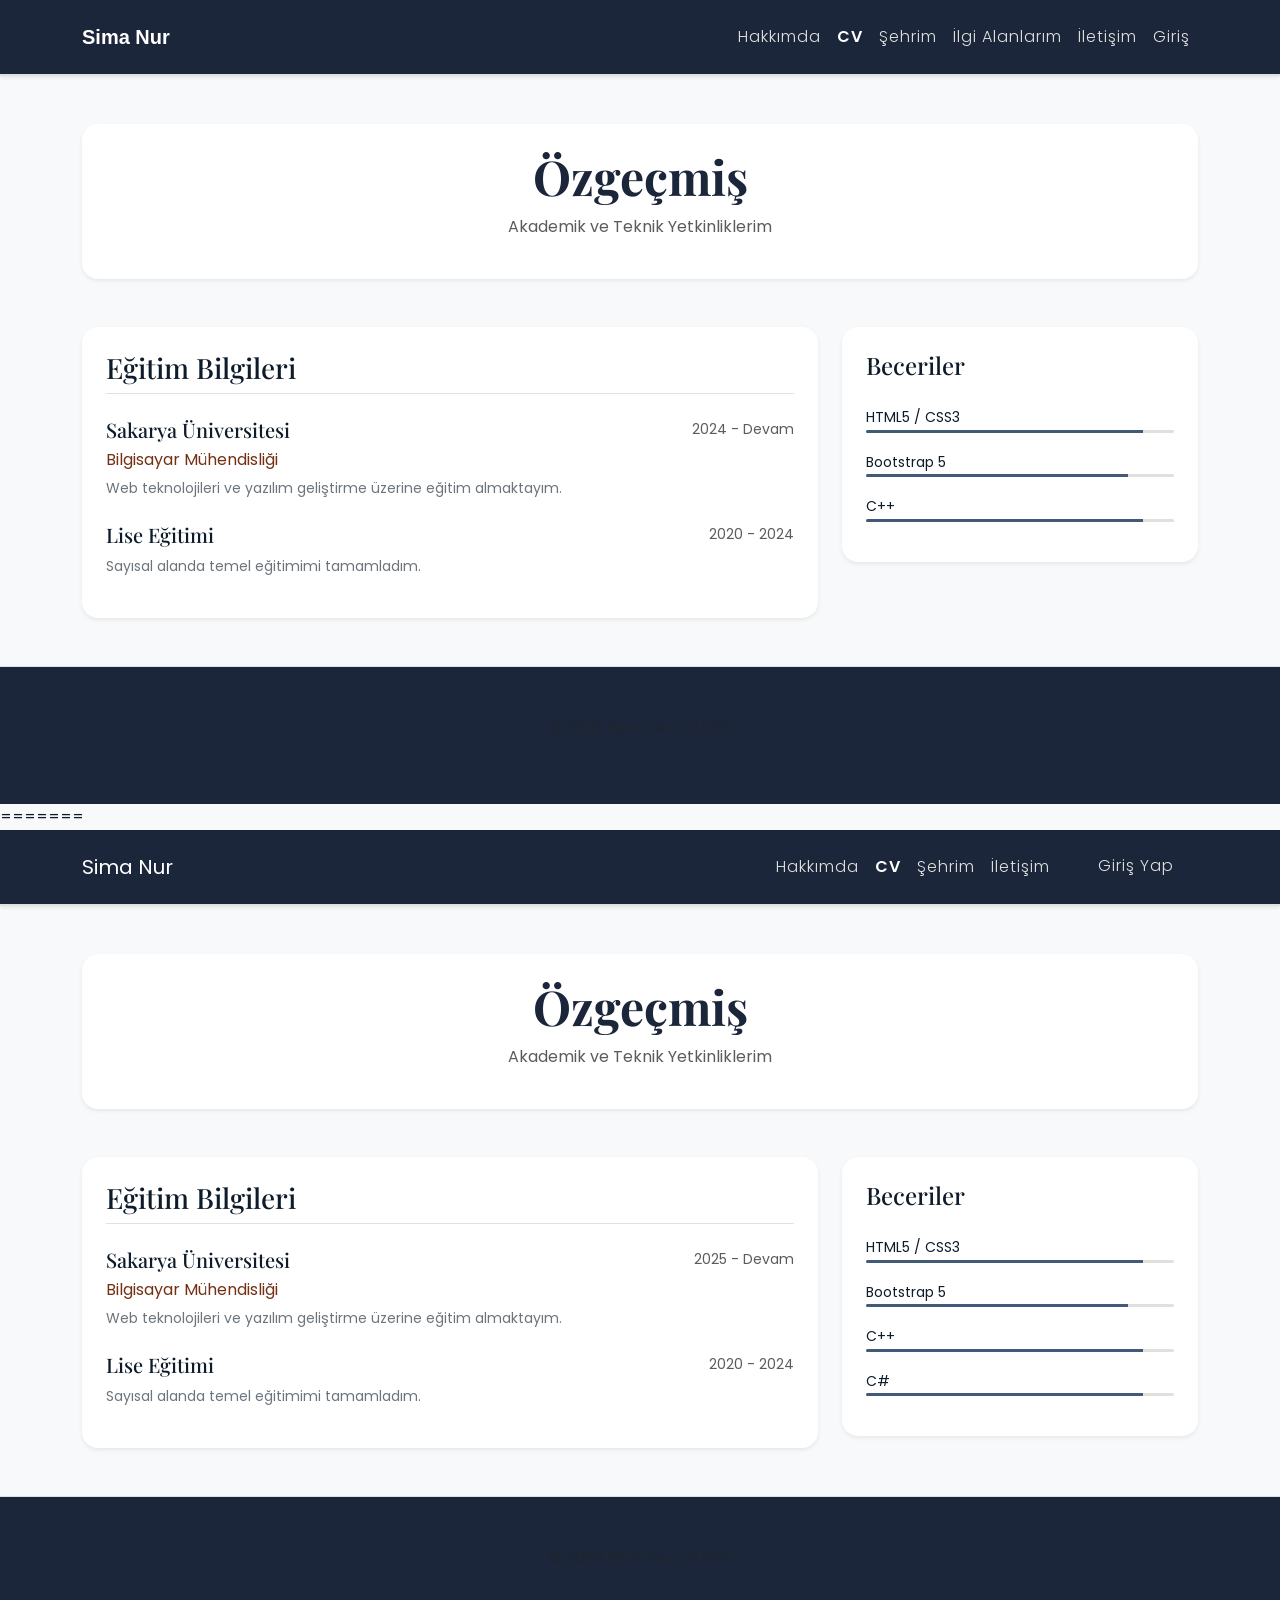
==== commit 6c13b1c0: "api uygulaması ve gerekli düzenlemeler yapıldı" ====
--- a/cv.html
+++ b/cv.html
@@ -16,12 +16,12 @@
             <a class="navbar-brand fw-bold" href="index.html">Sima Nur</a>
             <div class="collapse navbar-collapse" id="navbarNav">
                 <ul class="navbar-nav ms-auto">
-                    <li class="nav-item"><a class="nav-link" href="index.html">Hakkımda</a></li>
-                    <li class="nav-item"><a class="nav-link" href="cv.html">CV</a></li>
+                    <li class="nav-item"><a class="nav-link" href="hakkimda.html">Hakkımda</a></li>
+                    <li class="nav-item"><a class="nav-link active" href="cv.html">CV</a></li>
                     <li class="nav-item"><a class="nav-link" href="sehir.html">Şehrim</a></li>
-                    <li class="nav-item"><a class="nav-link active" href="ilgi-alanlarim.html">İlgi Alanlarım</a></li>
+                    <li class="nav-item"><a class="nav-link" href="ilgialanlarim.html">İlgi Alanlarım</a></li>
                     <li class="nav-item"><a class="nav-link" href="iletisim.html">İletişim</a></li>
-                    <li class="nav-item"><a class="nav-link" href="login.html">Giriş</a></li>
+                    <li class="nav-item"><a class="nav-link" href="index.html">Giriş</a></li>
                 </ul>
             </div>
         </div>
--- a/style.css
+++ b/style.css
@@ -99,105 +99,9 @@
     padding: 3rem 0;
 }
 
-/* Google Fonts: Zarif ve modern fontlar */
-@import url('https://fonts.googleapis.com/css2?family=Poppins:wght@300;400;600&family=Playfair+Display:wght@700&display=swap');
 
-:root {
-    --gece-mavisi: #1B263B;  /* Ana derin lacivert */
-    --vurgu-mavi: #415A77;   /* Ara ton */
-    --gumus: #E0E1DD;        /* Metalik gümüş/gri */
-    --arka-plan: #F8F9FA;    /* Buz beyazı zemin */
-    --yazi-rengi: #0D1B2A;   /* Koyu metin */
-}
 
-body {
-    background-color: var(--arka-plan);
-    font-family: 'Poppins', sans-serif;
-    color: var(--yazi-rengi);
-    line-height: 1.6;
-}
 
-/* Başlıklar: Gümüş detaylı gece mavisi */
-h1, h2, h3 {
-    font-family: 'Playfair Display', serif;
-    color: var(--gece-mavisi);
-    font-weight: 700;
-}
-
-/* Navbar: Ciddi ve keskin duruş */
-.navbar {
-    background-color: var(--gece-mavisi) !important;
-    padding: 1rem 0;
-    box-shadow: 0 4px 15px rgba(13, 27, 42, 0.2);
-    border-bottom: 2px solid var(--gumus);
-}
-
-.nav-link {
-    color: var(--gumus) !important; /* Menü yazılarını gümüş yaptık */
-    font-weight: 300;
-    letter-spacing: 1px;
-    transition: all 0.3s ease;
-}
-
-.nav-link:hover {
-    color: #ffffff !important;
-    transform: translateY(-2px);
-}
-
-.nav-link.active {
-    font-weight: 600;
-    color: #ffffff !important;
-}
-
-/* Kartlar: Modern ve Gümüş Kenarlıklı */
-.card {
-    border: 1px solid var(--gumus);
-    border-radius: 15px;
-    background-color: #ffffff;
-    box-shadow: 0 8px 25px rgba(0,0,0,0.05);
-    transition: all 0.4s cubic-bezier(0.175, 0.885, 0.32, 1.275);
-}
-
-.card:hover {
-    transform: translateY(-8px);
-    box-shadow: 0 15px 35px rgba(27, 38, 59, 0.1);
-}
-
-/* Progress Bar: Yetenek çubukları */
-.progress {
-    background-color: var(--gumus);
-    border-radius: 10px;
-    height: 8px;
-}
-
-.progress-bar {
-    background-color: var(--vurgu-mavi) !important;
-}
-
-/* Butonlar: Profesyonel ve Estetik */
-.btn-primary {
-    background-color: var(--gece-mavisi);
-    border: 1px solid var(--gumus);
-    border-radius: 30px;
-    color: var(--gumus);
-    padding: 10px 28px;
-    font-weight: 400;
-    transition: all 0.3s ease;
-}
-
-.btn-primary:hover {
-    background-color: var(--vurgu-mavi);
-    color: #ffffff;
-    box-shadow: 0 5px 15px rgba(65, 90, 119, 0.4);
-    transform: scale(1.05);
-}
-
-/* Footer Alanı */
-footer {
-    background-color: var(--gece-mavisi);
-    color: var(--gumus);
-    padding: 3rem 0;
-}
 
 <!-- Beşiktaş İçin Gerekli Ek CSS >
 
@@ -219,3 +123,4 @@
     .efsane-kart:hover img {
         filter: grayscale(0%); /* Üzerine gelince renklenir (veya tam tersi) */
     }
+
--- a/style.css
+++ b/style.css
@@ -99,105 +99,9 @@
     padding: 3rem 0;
 }
 
-/* Google Fonts: Zarif ve modern fontlar */
-@import url('https://fonts.googleapis.com/css2?family=Poppins:wght@300;400;600&family=Playfair+Display:wght@700&display=swap');
 
-:root {
-    --gece-mavisi: #1B263B;  /* Ana derin lacivert */
-    --vurgu-mavi: #415A77;   /* Ara ton */
-    --gumus: #E0E1DD;        /* Metalik gümüş/gri */
-    --arka-plan: #F8F9FA;    /* Buz beyazı zemin */
-    --yazi-rengi: #0D1B2A;   /* Koyu metin */
-}
 
-body {
-    background-color: var(--arka-plan);
-    font-family: 'Poppins', sans-serif;
-    color: var(--yazi-rengi);
-    line-height: 1.6;
-}
 
-/* Başlıklar: Gümüş detaylı gece mavisi */
-h1, h2, h3 {
-    font-family: 'Playfair Display', serif;
-    color: var(--gece-mavisi);
-    font-weight: 700;
-}
-
-/* Navbar: Ciddi ve keskin duruş */
-.navbar {
-    background-color: var(--gece-mavisi) !important;
-    padding: 1rem 0;
-    box-shadow: 0 4px 15px rgba(13, 27, 42, 0.2);
-    border-bottom: 2px solid var(--gumus);
-}
-
-.nav-link {
-    color: var(--gumus) !important; /* Menü yazılarını gümüş yaptık */
-    font-weight: 300;
-    letter-spacing: 1px;
-    transition: all 0.3s ease;
-}
-
-.nav-link:hover {
-    color: #ffffff !important;
-    transform: translateY(-2px);
-}
-
-.nav-link.active {
-    font-weight: 600;
-    color: #ffffff !important;
-}
-
-/* Kartlar: Modern ve Gümüş Kenarlıklı */
-.card {
-    border: 1px solid var(--gumus);
-    border-radius: 15px;
-    background-color: #ffffff;
-    box-shadow: 0 8px 25px rgba(0,0,0,0.05);
-    transition: all 0.4s cubic-bezier(0.175, 0.885, 0.32, 1.275);
-}
-
-.card:hover {
-    transform: translateY(-8px);
-    box-shadow: 0 15px 35px rgba(27, 38, 59, 0.1);
-}
-
-/* Progress Bar: Yetenek çubukları */
-.progress {
-    background-color: var(--gumus);
-    border-radius: 10px;
-    height: 8px;
-}
-
-.progress-bar {
-    background-color: var(--vurgu-mavi) !important;
-}
-
-/* Butonlar: Profesyonel ve Estetik */
-.btn-primary {
-    background-color: var(--gece-mavisi);
-    border: 1px solid var(--gumus);
-    border-radius: 30px;
-    color: var(--gumus);
-    padding: 10px 28px;
-    font-weight: 400;
-    transition: all 0.3s ease;
-}
-
-.btn-primary:hover {
-    background-color: var(--vurgu-mavi);
-    color: #ffffff;
-    box-shadow: 0 5px 15px rgba(65, 90, 119, 0.4);
-    transform: scale(1.05);
-}
-
-/* Footer Alanı */
-footer {
-    background-color: var(--gece-mavisi);
-    color: var(--gumus);
-    padding: 3rem 0;
-}
 
 <!-- Beşiktaş İçin Gerekli Ek CSS >
 
@@ -219,3 +123,4 @@
     .efsane-kart:hover img {
         filter: grayscale(0%); /* Üzerine gelince renklenir (veya tam tersi) */
     }
+
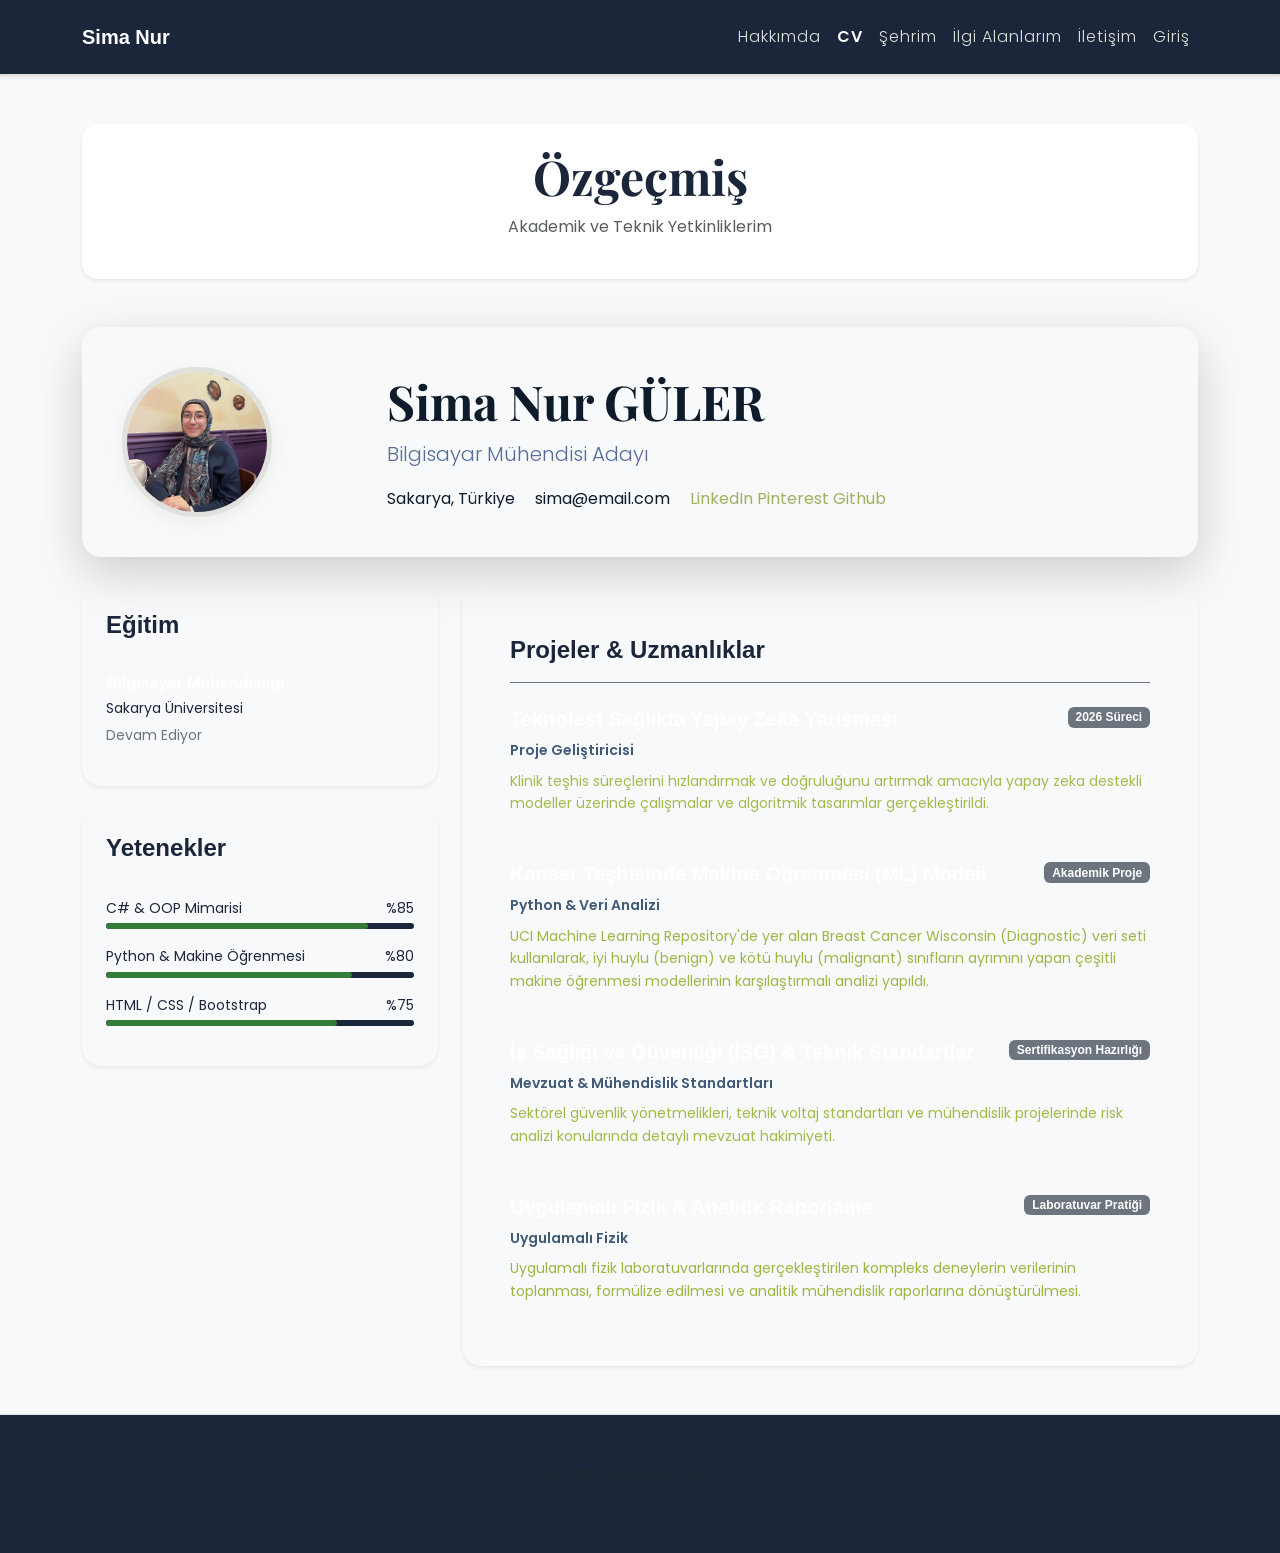
==== commit b2782898: "gerekli düzenlemeler yapıldı" ====
--- a/cv.html
+++ b/cv.html
@@ -8,6 +8,32 @@
     <link href="https://fonts.googleapis.com/css2?family=Playfair+Display:wght@700&family=Poppins:wght@300;400;600&display=swap" rel="stylesheet">
     <link href="https://cdn.jsdelivr.net/npm/bootstrap@5.3.0/dist/css/bootstrap.min.css" rel="stylesheet">
     <link rel="stylesheet" href="style.css">
+<style>
+    /* CV PROFİL RESMİ STİLLERİ */
+    .cv-header-container {
+        background-color: var(--gece-mavi); /* Diğer sayfalarla uyumlu profesyonel koyu mavi */
+        color: var(--gece-mavi);
+        border-radius: 20px;
+        padding: 40px;
+        margin-bottom: 30px;
+        box-shadow: 0 10px 30px rgba(0, 0, 0, 0.3);
+    }
+
+    .cv-profile-img {
+        width: 150px; /* Fotoğrafın genişliği */
+        height: 150px; /* Fotoğrafın yüksekliği (kare olmalı) */
+        object-fit: cover; /* Fotoğrafı esnetmeden sığdırır */
+        object-position: center; /* Odağı merkeze alır */
+        border-radius: 50%; /* Tam yuvarlak yapar */
+        border: 5px solid var(--gumus); /* Şık gümüş çerçeve */
+        box-shadow: 0 5px 15px rgba(224, 225, 221, 0.5); /* Hafif gümüş parlama */
+        transition: transform 0.3s ease;
+    }
+
+    .cv-profile-img:hover {
+        transform: scale(1.05); /* Fareyle üzerine gelince hafifçe büyür */
+    }
+</style>
 </head>
 <body>
 
@@ -32,49 +58,130 @@
             <h1 class="display-5 fw-bold">Özgeçmiş</h1>
             <p class="text-muted">Akademik ve Teknik Yetkinliklerim</p>
         </header>
+        
+        <div class="cv-header-container shadow-lg">
+        <div class="row align-items-center">
+            
+            <div class="col-md-3 text-center text-md-start">
+                <img src="img/sima_nur_guler_cv.jpeg" alt="Sima Nur GÜLER CV" class="cv-profile-img img-fluid">
+            </div>
 
-        <div class="row g-4">
-            <section class="col-md-8">
-                <div class="p-4 bg-white rounded-4 shadow-sm h-100">
-                    <h2 class="h3 mb-4 border-bottom pb-2">Eğitim Bilgileri</h2>
-                    
-                    <article class="mb-4">
-                        <div class="d-flex justify-content-between">
-                            <h3 class="h5">Sakarya Üniversitesi</h3>
-                            <span class="text-muted small">2024 - Devam</span>
-                        </div>
-                        <h4 class="h6 fw-normal" style="color: #743014;">Bilgisayar Mühendisliği</h4>
-                        <p class="small text-secondary">Web teknolojileri ve yazılım geliştirme üzerine eğitim almaktayım.</p>
-                    </article>
+            <div class="col-md-9 text-center text-md-start mt-3 mt-md-0">
+                <h1 class="display-5 fw-bold" style="color: var(--gece-mavi);">Sima Nur GÜLER</h1>
+                <p class="lead" style="color: rgba(46, 71, 132, 0.8);">Bilgisayar Mühendisi Adayı</p>
+                
+                <div class="mt-3">
+                    <span class="me-3"><i class="bi bi-geo-alt"></i> Sakarya, Türkiye</span>
+                    <span class="me-3"><i class="bi bi-envelope"></i> sima@email.com</span>
+                    <a href="https://www.linkedin.com/public-profile/settings/?lipi=urn%3Ali%3Apage%3Ad_flagship3_profile_self_edit_contact_info%3Bkgy%2BtI0uTq2iU6N8N%2B%2BawQ%3D%3D" class="text-silver text-decoration-none"><i class="bi bi-linkedin"></i> LinkedIn</a>
+                    <a href="https://pin.it/5Ur2tbo1m" class="text-silver text-decoration-none"><i class="bi bi-pinterest"></i> Pinterest</a>
+                    <a href="https://github.com/sima-nur-guler" class="text-silver text-decoration-none"><i class="bi bi-github"></i>Github</a>
+                </div>
+            </div>
+        </div>
+    </div>
 
-                    <article>
-                        <div class="d-flex justify-content-between">
-                            <h3 class="h5">Lise Eğitimi</h3>
-                            <span class="text-muted small">2020 - 2024</span>
-                        </div>
-                        <p class="small text-secondary">Sayısal alanda temel eğitimimi tamamladım.</p>
-                    </article>
-                </div>
-            </section>
-
-            <aside class="col-md-4">
-                <div class="p-4 bg-white rounded-4 shadow-sm">
-                    <h2 class="h4 mb-4">Beceriler</h2>
-                    <div class="mb-3">
-                        <label class="small">HTML5 / CSS3</label>
-                        <div class="progress" style="height: 3px;"><div class="progress-bar" style="width: 90%; background-color: #595082;"></div></div>
-                    </div>
-                    <div class="mb-3">
-                        <label class="small">Bootstrap 5</label>
-                        <div class="progress" style="height: 3px;"><div class="progress-bar" style="width: 85%; background-color: #353856;"></div></div>
-                    </div>
-                    <div class="mb-3">
-                        <label class="small">C++</label>
-                        <div class="progress" style="height: 3px;"><div class="progress-bar" style="width: 90%; background-color: #B89DBB;"></div></div>
+    <div class="row g-4 mb-5">
+        
+        <div class="col-md-4">
+            
+            <div class="card border-0 shadow-sm mb-4" style="background-color: var(--derin-mavi); color: var(--gece-mavisi); border-radius: 20px;">
+                <div class="card-body p-4">
+                    <h4 class="fw-bold mb-4" style="border-bottom: 2px solid var(--acik-mavi); padding-bottom: 10px;"><i class="bi bi-mortarboard"></i> Eğitim</h4>
+                    <div>
+                        <h6 class="fw-bold text-white mb-1">Bilgisayar Mühendisliği</h6>
+                        <p class="small mb-1">Sakarya Üniversitesi</p>
+                        <p class="text-secondary small">Devam Ediyor</p>
                     </div>
                 </div>
-            </aside>
+            </div>
+
+            <div class="card border-0 shadow-sm" style="background-color: var(--derin-mavi); color: var(--gece-mavisi); border-radius: 20px;">
+                <div class="card-body p-4">
+                    <h4 class="fw-bold mb-4" style="border-bottom: 2px solid var(--acik-mavi); padding-bottom: 10px;"><i class="bi bi-code-slash"></i> Yetenekler</h4>
+                    
+                    <div class="mb-3">
+                        <div class="d-flex justify-content-between small mb-1">
+                            <span>C# & OOP Mimarisi</span><span>%85</span>
+                        </div>
+                        <div class="progress" style="height: 6px; background-color: var(--gece-mavisi); border-radius: 10px;">
+                            <div class="progress-bar" style="width: 85%; background-color: #347a39; border-radius: 10px;"></div>
+                        </div>
+                    </div>
+
+                    <div class="mb-3">
+                        <div class="d-flex justify-content-between small mb-1">
+                            <span>Python & Makine Öğrenmesi</span><span>%80</span>
+                        </div>
+                        <div class="progress" style="height: 6px; background-color: var(--gece-mavisi); border-radius: 10px;">
+                            <div class="progress-bar" style="width: 80%; background-color: #347a39; border-radius: 10px;"></div>
+                        </div>
+                    </div>
+
+                    <div class="mb-3">
+                        <div class="d-flex justify-content-between small mb-1">
+                            <span>HTML / CSS / Bootstrap</span><span>%75</span>
+                        </div>
+                        <div class="progress" style="height: 6px; background-color: var(--gece-mavisi); border-radius: 10px;">
+                            <div class="progress-bar" style="width: 75%; background-color: #347a39; border-radius: 10px;"></div>
+                        </div>
+                    </div>
+                </div>
+            </div>
         </div>
+
+        <div class="col-md-8">
+            <div class="card border-0 shadow-sm h-100" style="background-color: var(--derin-mavi); color: var(--gece-mavisi); border-radius: 20px;">
+                <div class="card-body p-4 p-md-5">
+                    
+                    <div class="d-flex justify-content-between align-items-center mb-4 border-bottom border-secondary pb-3">
+                        <h4 class="fw-bold m-0"><i class="bi bi-briefcase"></i> Projeler & Uzmanlıklar</h4>
+                        <a href="#" class="btn btn-outline-light btn-sm rounded-pill px-3"><i class="bi bi-download"></i> CV İndir (PDF)</a>
+                    </div>
+
+                    <div class="mb-5">
+                        <div class="d-flex justify-content-between align-items-start mb-2">
+                            <h5 class="fw-bold text-white m-0">Teknofest Sağlıkta Yapay Zeka Yarışması</h5>
+                            <span class="badge bg-secondary">2026 Süreci</span>
+                        </div>
+                        <p class="small mb-2" style="color: #415A77; font-weight: 600;">Proje Geliştiricisi</p>
+                        <p class="small" style="color: rgba(144, 177, 46, 0.85); line-height: 1.6;">Klinik teşhis süreçlerini hızlandırmak ve doğruluğunu artırmak amacıyla yapay zeka destekli modeller üzerinde çalışmalar ve algoritmik tasarımlar gerçekleştirildi.</p>
+                    </div>
+
+                    <div class="mb-5">
+                        <div class="d-flex justify-content-between align-items-start mb-2">
+                            <h5 class="fw-bold text-white m-0">Kanser Teşhisinde Makine Öğrenmesi (ML) Modeli</h5>
+                            <span class="badge bg-secondary">Akademik Proje</span>
+                        </div>
+                        <p class="small mb-2" style="color: #415A77; font-weight: 600;">Python & Veri Analizi</p>
+                        <p class="small" style="color: rgba(139, 172, 37, 0.85); line-height: 1.6;">UCI Machine Learning Repository'de yer alan Breast Cancer Wisconsin (Diagnostic) veri seti kullanılarak, iyi huylu (benign) ve kötü huylu (malignant) sınıfların ayrımını yapan çeşitli makine öğrenmesi modellerinin karşılaştırmalı analizi yapıldı.</p>
+                    </div>
+
+                    <div class="mb-5">
+                        <div class="d-flex justify-content-between align-items-start mb-2">
+                            <h5 class="fw-bold text-white m-0">İş Sağlığı ve Güvenliği (İSG) & Teknik Standartlar</h5>
+                            <span class="badge bg-secondary">Sertifikasyon Hazırlığı</span>
+                        </div>
+                        <p class="small mb-2" style="color: #415A77; font-weight: 600;">Mevzuat & Mühendislik Standartları</p>
+                        <p class="small" style="color: rgba(142, 176, 40, 0.85); line-height: 1.6;">Sektörel güvenlik yönetmelikleri, teknik voltaj standartları ve mühendislik projelerinde risk analizi konularında detaylı mevzuat hakimiyeti.</p>
+                    </div>
+
+                    <div>
+                        <div class="d-flex justify-content-between align-items-start mb-2">
+                            <h5 class="fw-bold text-white m-0">Uygulamalı Fizik & Analitik Raporlama</h5>
+                            <span class="badge bg-secondary">Laboratuvar Pratiği</span>
+                        </div>
+                        <p class="small mb-2" style="color: #415A77; font-weight: 600;">Uygulamalı Fizik</p>
+                        <p class="small" style="color: rgba(138, 172, 33, 0.85); line-height: 1.6;">Uygulamalı fizik laboratuvarlarında gerçekleştirilen kompleks deneylerin verilerinin toplanması, formülize edilmesi ve analitik mühendislik raporlarına dönüştürülmesi.</p>
+                    </div>
+
+                </div>
+            </div>
+        </div>
+        
+    </div>
+
+        
     </main>
 
     <footer class="text-center py-5 mt-5 border-top">
@@ -83,95 +190,4 @@
 
     <script src="https://cdn.jsdelivr.net/npm/bootstrap@5.3.0/dist/js/bootstrap.bundle.min.js"></script>
 </body>
-=======
-﻿<!DOCTYPE html>
-<html lang="tr">
-<head>
-    <meta charset="UTF-8">
-    <meta name="viewport" content="width=device-width, initial-scale=1.0">
-    <title>Özgeçmiş | Sima Nur GÜLER</title>
-    <link href="https://fonts.googleapis.com/css2?family=Playfair+Display:wght@700&family=Poppins:wght@300;400;600&display=swap" rel="stylesheet">
-    <link href="https://cdn.jsdelivr.net/npm/bootstrap@5.3.0/dist/css/bootstrap.min.css" rel="stylesheet">
-    <link rel="stylesheet" href="style.css">
-</head>
-<body>
 
-    <nav class="navbar navbar-expand-lg navbar-dark shadow-sm">
-        <div class="container">
-            <a class="navbar-brand" href="index.html">Sima Nur</a>
-            <button class="navbar-toggler" type="button" data-bs-toggle="collapse" data-bs-target="#navbarNav">
-                <span class="navbar-toggler-icon"></span>
-            </button>
-            <div class="collapse navbar-collapse" id="navbarNav">
-                <ul class="navbar-nav ms-auto">
-                    <li class="nav-item"><a class="nav-link" href="index.html">Hakkımda</a></li>
-                    <li class="nav-item"><a class="nav-link active" href="cv.html">CV</a></li>
-                    <li class="nav-item"><a class="nav-link" href="sehir.html">Şehrim</a></li>
-                    <li class="nav-item"><a class="nav-link" href="iletisim.html">İletişim</a></li>
-                    <li class="nav-item ms-lg-3"><a class="nav-link btn btn-outline-light px-4" href="login.html">Giriş Yap</a></li>
-                </ul>
-            </div>
-        </div>
-    </nav>
-
-    <main class="container mt-5">
-        <header class="text-center mb-5 py-4 bg-white rounded-4 shadow-sm">
-            <h1 class="display-5 fw-bold">Özgeçmiş</h1>
-            <p class="text-muted">Akademik ve Teknik Yetkinliklerim</p>
-        </header>
-
-        <div class="row g-4">
-            <section class="col-md-8">
-                <div class="p-4 bg-white rounded-4 shadow-sm h-100">
-                    <h2 class="h3 mb-4 border-bottom pb-2">Eğitim Bilgileri</h2>
-                    
-                    <article class="mb-4">
-                        <div class="d-flex justify-content-between">
-                            <h3 class="h5">Sakarya Üniversitesi</h3>
-                            <span class="text-muted small">2025 - Devam</span>
-                        </div>
-                        <h4 class="h6 fw-normal" style="color: #743014;">Bilgisayar Mühendisliği</h4>
-                        <p class="small text-secondary">Web teknolojileri ve yazılım geliştirme üzerine eğitim almaktayım.</p>
-                    </article>
-
-                    <article>
-                        <div class="d-flex justify-content-between">
-                            <h3 class="h5">Lise Eğitimi</h3>
-                            <span class="text-muted small">2020 - 2024</span>
-                        </div>
-                        <p class="small text-secondary">Sayısal alanda temel eğitimimi tamamladım.</p>
-                    </article>
-                </div>
-            </section>
-
-            <aside class="col-md-4">
-                <div class="p-4 bg-white rounded-4 shadow-sm">
-                    <h2 class="h4 mb-4">Beceriler</h2>
-                    <div class="mb-3">
-                        <label class="small">HTML5 / CSS3</label>
-                        <div class="progress" style="height: 3px;"><div class="progress-bar" style="width: 90%; background-color: #595082;"></div></div>
-                    </div>
-                    <div class="mb-3">
-                        <label class="small">Bootstrap 5</label>
-                        <div class="progress" style="height: 3px;"><div class="progress-bar" style="width: 85%; background-color: #353856;"></div></div>
-                    </div>
-                    <div class="mb-3">
-                        <label class="small">C++</label>
-                        <div class="progress" style="height: 3px;"><div class="progress-bar" style="width: 90%; background-color: #B89DBB;"></div></div>
-                    </div>
-                    <div class="mb-3">
-                        <label class="small">C#</label>
-                        <div class="progress" style="height: 3px;"><div class="progress-bar" style="width: 90%; background-color: #a69dbb;"></div></div>
-                    </div>
-                </div>
-            </aside>
-        </div>
-    </main>
-
-    <footer class="text-center py-5 mt-5 border-top">
-        <p class="text-muted">&copy; 2026 Sima Nur GÜLER</p>
-    </footer>
-
-    <script src="https://cdn.jsdelivr.net/npm/bootstrap@5.3.0/dist/js/bootstrap.bundle.min.js"></script>
-</body>
-</html>
--- a/style.css
+++ b/style.css
@@ -17,14 +17,14 @@
     line-height: 1.6;
 }
 
-/* Başlıklar: Gümüş detaylı gece mavisi */
+/* Başlıklar */
 h1, h2, h3 {
     font-family: 'Playfair Display', serif;
     color: var(--gece-mavisi);
     font-weight: 700;
 }
 
-/* Navbar: Ciddi ve keskin duruş */
+/* Navbar */
 .navbar {
     background-color: var(--gece-mavisi) !important;
     padding: 1rem 0;
@@ -33,7 +33,7 @@
 }
 
 .nav-link {
-    color: var(--gumus) !important; /* Menü yazılarını gümüş yaptık */
+    color: var(--gumus) !important; /* Menü yazılarını gümüş yaptım*/
     font-weight: 300;
     letter-spacing: 1px;
     transition: all 0.3s ease;
@@ -49,7 +49,7 @@
     color: #ffffff !important;
 }
 
-/* Kartlar: Modern ve Gümüş Kenarlıklı */
+/* Kartlar*/
 .card {
     border: 1px solid var(--gumus);
     border-radius: 15px;
@@ -64,17 +64,24 @@
 }
 
 /* Progress Bar: Yetenek çubukları */
+/* CV Progress Bar */
 .progress {
-    background-color: var(--gumus);
     border-radius: 10px;
-    height: 8px;
+    overflow: hidden;
+}
+.progress-bar {
+    transition: width 1.5s ease-in-out; /* Sayfa yüklenince animasyonlu dolar */
+}
+.text-silver {
+    color: rgba(141, 165, 68, 0.85);
+    line-height: 1.6;
+}
+.text-info {
+    color: #415A77 !important; 
+    font-weight: 600;
 }
 
-.progress-bar {
-    background-color: var(--vurgu-mavi) !important;
-}
-
-/* Butonlar: Profesyonel ve Estetik */
+/* Butonlar*/
 .btn-primary {
     background-color: var(--gece-mavisi);
     border: 1px solid var(--gumus);
@@ -103,7 +110,7 @@
 
 
 
-<!-- Beşiktaş İçin Gerekli Ek CSS >
+<!-- Beşiktaş İçin Gerekli CSS >
 
     .efsane-kart {
         transition: transform 0.4s ease, box-shadow 0.4s ease;
@@ -124,3 +131,16 @@
         filter: grayscale(0%); /* Üzerine gelince renklenir (veya tam tersi) */
     }
 
+
+/* Sekme (Tab) Butonları Tasarımı */
+.nav-pills .nav-link {
+    color: var(--gumus);
+    border: 1px solid var(--acik-mavi);
+    transition: all 0.3s ease;
+}
+.nav-pills .nav-link.active, .nav-pills .nav-link:hover {
+    background-color: var(--gumus);
+    color: var(--gece-mavisi);
+    font-weight: bold;
+}
+
